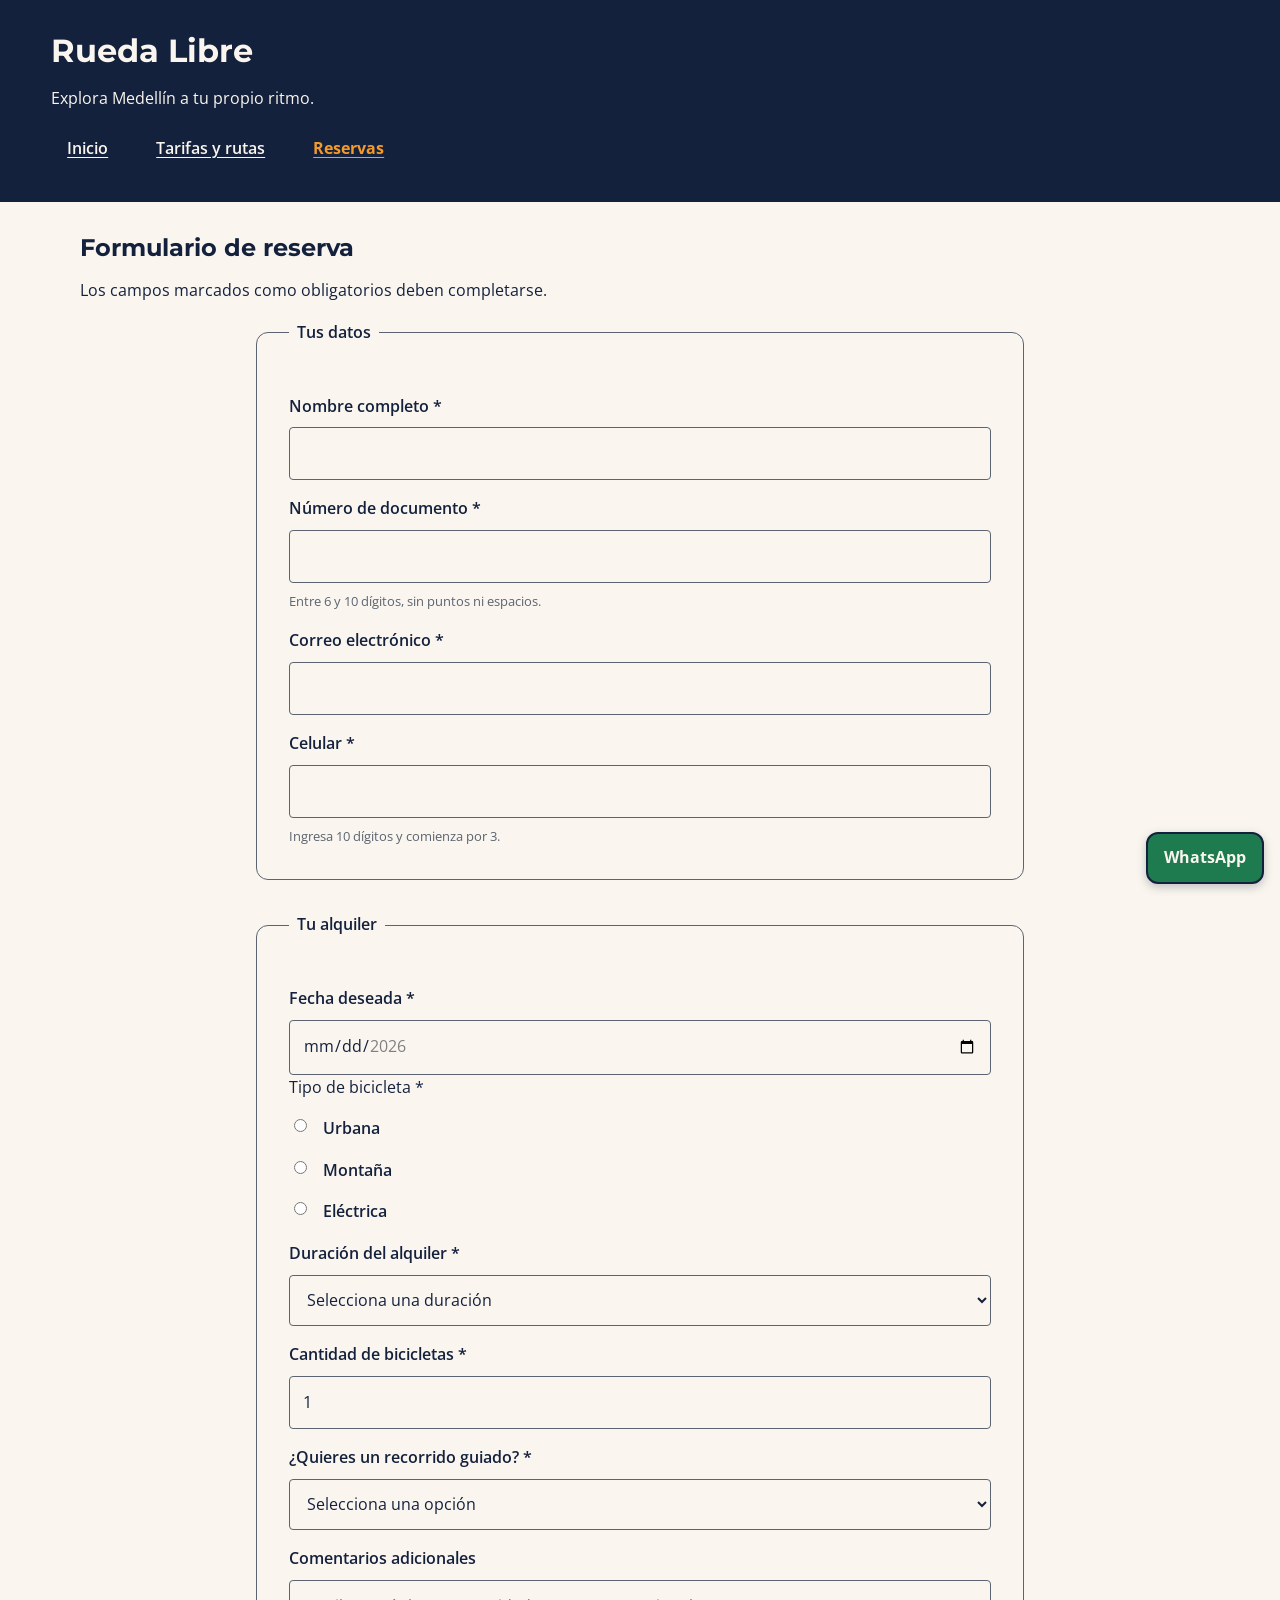
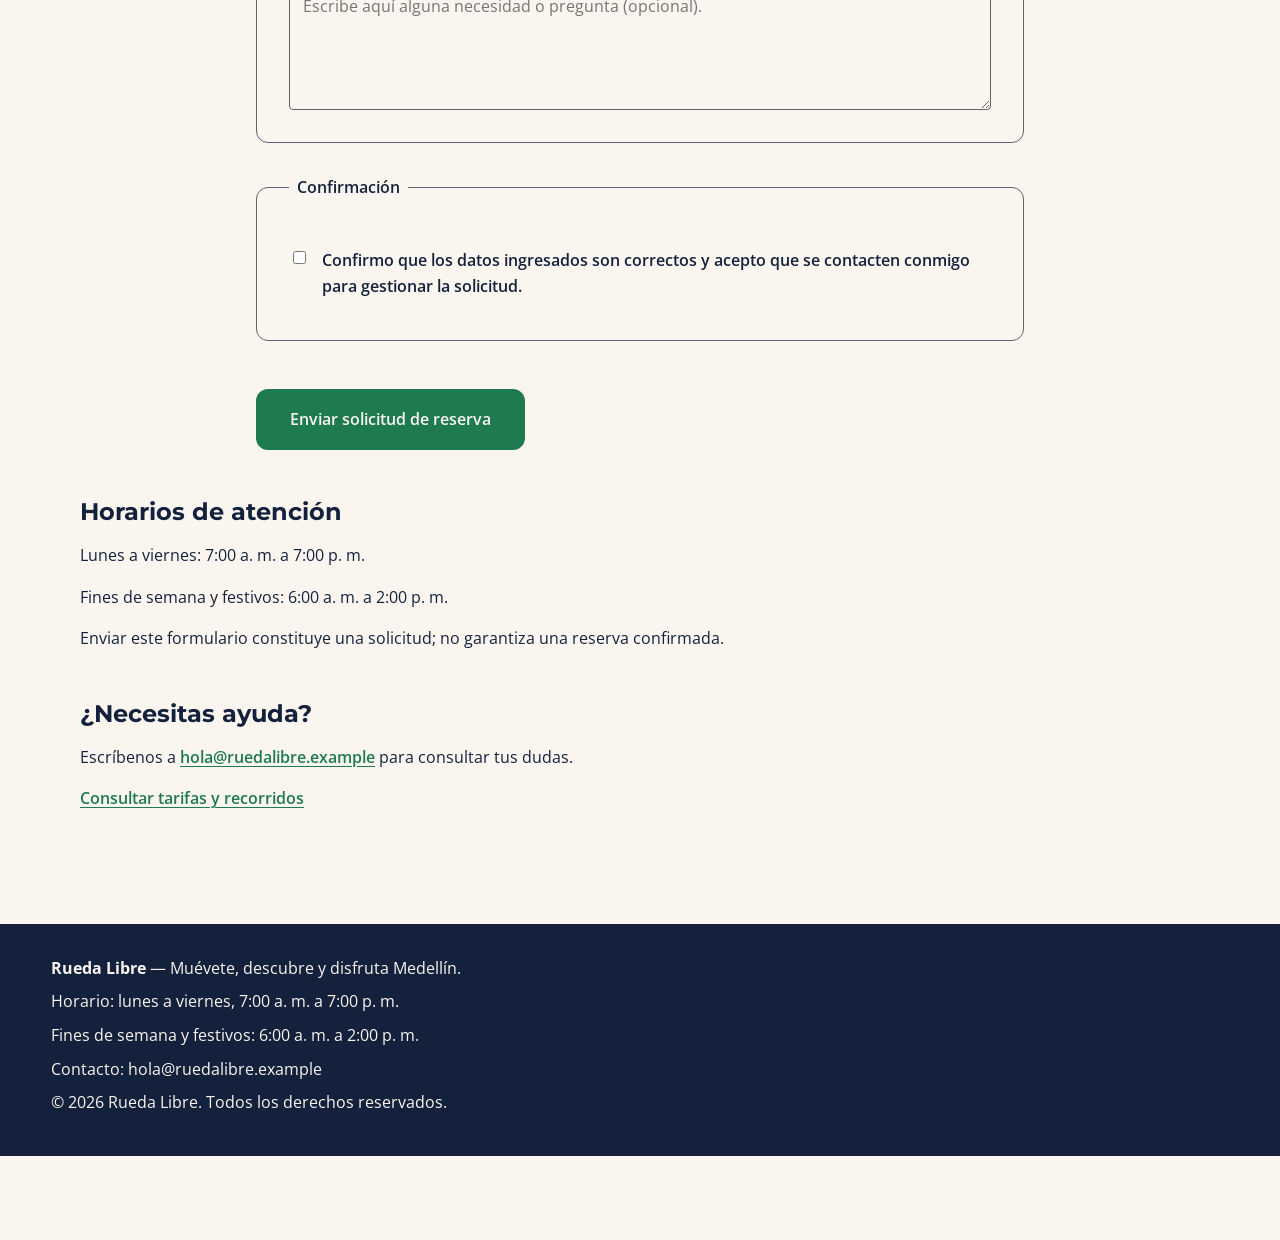
==== paginas/reservas.html @ 97458528 "Rueda Libre v1.0: posicionamiento y revisión final" ====
<!DOCTYPE html>
<html lang="es">
<head>
    <meta charset="UTF-8">
    <meta name="viewport" content="width=device-width, initial-scale=1.0">
    <meta name="description" content="Solicita una reserva de bicicleta con Rueda Libre en Medellín.">
    <title>Reservas | Rueda Libre</title>

    <link rel="preconnect" href="https://fonts.googleapis.com">
    <link rel="preconnect" href="https://fonts.gstatic.com" crossorigin>
    <link href="https://fonts.googleapis.com/css2?family=Montserrat:wght@700&family=Open+Sans:wght@400;600&display=swap" rel="stylesheet">
    <link rel="stylesheet" href="../css/styles.css">
</head>
<body>
    <header>
    <h1>Rueda Libre</h1>
    <p>Explora Medellín a tu propio ritmo.</p>

    <nav aria-label="Navegación principal">
        <ul id="menu">
            <li>
                <a href="../index.html">Inicio</a>
            </li>
            <li>
                <a href="tarifas.html">Tarifas y rutas</a>
            </li>
            <li>
                <a href="reservas.html" class="activo" aria-current="page">
                    Reservas
                </a>
            </li>
        </ul>
    </nav>
</header>

    <main>
        <section id="formulario-reserva">
            <h2>Formulario de reserva</h2>
            <p>Los campos marcados como obligatorios deben completarse.</p>

            <form action="#" method="post">
                <fieldset>
                    <legend>Tus datos</legend>

                    <label for="nombre">Nombre completo *</label>
                    <input type="text" id="nombre" name="nombre"
                           autocomplete="name" minlength="3" required>

                    <label for="documento">Número de documento *</label>
                    <input type="text" id="documento" name="documento"
                           inputmode="numeric" minlength="6" maxlength="10"
                           pattern="[0-9]{6,10}"
                           title="Ingresa entre 6 y 10 dígitos numéricos."
                           aria-describedby="ayuda-documento" required>
                    <small id="ayuda-documento">Entre 6 y 10 dígitos, sin puntos ni espacios.</small>

                    <label for="correo">Correo electrónico *</label>
                    <input type="email" id="correo" name="correo"
                           autocomplete="email" required>

                    <label for="telefono">Celular *</label>
                    <input type="tel" id="telefono" name="telefono"
                           autocomplete="tel" inputmode="numeric"
                           minlength="10" maxlength="10"
                           pattern="3[0-9]{9}"
                           title="Ingresa un celular colombiano de 10 dígitos que comience por 3."
                           aria-describedby="ayuda-telefono" required>
                    <small id="ayuda-telefono">Ingresa 10 dígitos y comienza por 3.</small>
                </fieldset>

                <fieldset>
                    <legend>Tu alquiler</legend>

                    <label for="fecha">Fecha deseada *</label>
                    <input type="date" id="fecha" name="fecha"
                           min="2026-11-01" max="2026-12-31" required>

                    <p>Tipo de bicicleta *</p>
                    <label>
                        <input type="radio" name="tipo_bicicleta" value="urbana" required>
                        Urbana
                    </label>
                    <label>
                        <input type="radio" name="tipo_bicicleta" value="montana">
                        Montaña
                    </label>
                    <label>
                        <input type="radio" name="tipo_bicicleta" value="electrica">
                        Eléctrica
                    </label>

                    <label for="duracion">Duración del alquiler *</label>
                    <select id="duracion" name="duracion" required>
                        <option value="">Selecciona una duración</option>
                        <option value="1_hora">1 hora</option>
                        <option value="medio_dia">Medio día (4 horas)</option>
                        <option value="dia_completo">Día completo</option>
                    </select>

                    <label for="cantidad">Cantidad de bicicletas *</label>
                    <input type="number" id="cantidad" name="cantidad"
                           min="1" max="6" step="1" value="1" required>

                    <label for="recorrido">¿Quieres un recorrido guiado? *</label>
                    <select id="recorrido" name="recorrido" required>
                        <option value="">Selecciona una opción</option>
                        <option value="ninguno">No, solo quiero alquilar</option>
                        <option value="rio_parques">Río y Parques</option>
                        <option value="sabores_barrio">Sabores de Barrio</option>
                        <option value="reto_palmas">Reto Las Palmas</option>
                    </select>

                    <label for="comentarios">Comentarios adicionales</label>
                    <textarea id="comentarios" name="comentarios"
                              rows="4" maxlength="300"
                              placeholder="Escribe aquí alguna necesidad o pregunta (opcional)."></textarea>
                </fieldset>

                <fieldset>
                    <legend>Confirmación</legend>
                    <label>
                        <input type="checkbox" id="aceptar" name="aceptar"
                               value="si" required>
                        Confirmo que los datos ingresados son correctos y acepto
                        que se contacten conmigo para gestionar la solicitud.
                    </label>
                </fieldset>

                <button type="submit">Enviar solicitud de reserva</button>
            </form>
        </section>

        <aside id="horarios">
            <h2>Horarios de atención</h2>
            <p>Lunes a viernes: 7:00 a. m. a 7:00 p. m.</p>
            <p>Fines de semana y festivos: 6:00 a. m. a 2:00 p. m.</p>
            <p>Enviar este formulario constituye una solicitud; no garantiza una reserva confirmada.</p>
        </aside>

        <section id="contacto">
            <h2>¿Necesitas ayuda?</h2>
            <p>
                Escríbenos a
                <a href="mailto:hola@ruedalibre.example">hola@ruedalibre.example</a>
                para consultar tus dudas.
            </p>
            <p><a href="tarifas.html">Consultar tarifas y recorridos</a></p>
        </section>
    </main>

    <footer>
    <p><strong>Rueda Libre</strong> — Muévete, descubre y disfruta Medellín.</p>
    <p>Horario: lunes a viernes, 7:00 a. m. a 7:00 p. m.</p>
    <p>Fines de semana y festivos: 6:00 a. m. a 2:00 p. m.</p>
    <p>Contacto: hola@ruedalibre.example</p>
    <p>&copy; 2026 Rueda Libre. Todos los derechos reservados.</p>
    </footer>

    <a
    class="whatsapp-fijo"
    href="https://wa.me/573117925300"
    target="_blank"
    rel="noopener noreferrer"
    aria-label="Contactar a Rueda Libre por WhatsApp (se abre en otra pestaña)"
>
    WhatsApp
</a>

</body>
</html>
---- css/styles.css ----
/* =========================================================
   RUEDA LIBRE v1.0
   Hoja de estilos principal
   ========================================================= */


/* 1. VARIABLES DE DISEÑO
   ========================================================= */

:root {
    --verde-ruta: #1E7A4F;
    --naranja-pedal: #F39A2B;
    --azul-noche: #14213D;
    --crema: #FAF6EF;
    --gris-asfalto: #5B6470;

    --fuente-titulos: "Montserrat", Arial, sans-serif;
    --fuente-textos: "Open Sans", Arial, sans-serif;

    --espacio-pequeno: 0.5rem;
    --espacio-mediano: 1rem;
    --espacio-grande: 2rem;
    --espacio-extra-grande: 3rem;

    --ancho-contenido: 70rem;
    --ancho-formulario: 48rem;
    --radio-borde: 0.75rem;

    --altura-acceso-whatsapp: 3.25rem;
}


/* 2. REGLAS GENERALES Y MODELO DE CAJA
   ========================================================= */

*,
*::before,
*::after {
    box-sizing: border-box;
}

html {
    scroll-behavior: smooth;
}

body {
    margin: 0;
    font-family: var(--fuente-textos);
    font-weight: 400;
    line-height: 1.6;
    color: var(--azul-noche);
    background-color: var(--crema);
}

h1,
h2,
h3,
h4,
h5,
h6 {
    margin-top: 0;
    font-family: var(--fuente-titulos);
    font-weight: 700;
    line-height: 1.2;
    color: var(--azul-noche);
}

h1 {
    margin-bottom: var(--espacio-mediano);
}

h2 {
    margin-bottom: var(--espacio-mediano);
}

h3 {
    margin-bottom: var(--espacio-mediano);
}

p {
    margin-top: 0;
    margin-bottom: var(--espacio-mediano);
}

img {
    display: block;
    max-width: 100%;
    height: auto;
    border-radius: var(--radio-borde);
}

a {
    color: var(--verde-ruta);
    font-weight: 600;
    text-underline-offset: 0.2em;
}

a:hover {
    text-decoration-thickness: 0.15em;
}

a:focus-visible,
button:focus-visible,
input:focus-visible,
select:focus-visible,
textarea:focus-visible {
    outline: 0.2rem solid var(--azul-noche);
    outline-offset: 0.2rem;
}


/* 3. ENCABEZADO, NAVEGACIÓN Y PIE DE PÁGINA
   ========================================================= */

header,
footer {
    padding: var(--espacio-grande) 4%;
    background-color: var(--azul-noche);
    color: var(--crema);
}

header h1,
header p,
footer h2,
footer h3,
footer p {
    color: var(--crema);
}

header h1 {
    margin-bottom: var(--espacio-mediano);
}

nav {
    margin-top: var(--espacio-mediano);
}

#menu {
    display: flex;
    flex-direction: row;
    flex-wrap: wrap;
    align-items: center;
    gap: var(--espacio-mediano);
    margin: 0;
    padding: 0;
    list-style: none;
}

#menu li {
    display: block;
    margin: 0;
}

#menu a {
    display: inline-block;
    padding: var(--espacio-pequeno) var(--espacio-mediano);
    border-radius: 0.25rem;
    color: var(--crema);
    font-weight: 600;
    text-decoration: underline;
    text-underline-offset: 0.2em;
}

#menu a:hover {
    background-color: var(--verde-ruta);
    color: var(--crema);
}

#menu a.activo {
    background-color: var(--azul-noche);
    color: var(--naranja-pedal);
    font-weight: 700;
}

#menu a.activo:hover {
    background-color: var(--azul-noche);
    color: var(--naranja-pedal);
}

footer {
    margin-top: var(--espacio-grande);
}

footer p {
    margin-bottom: var(--espacio-pequeno);
}


/* 4. CONTENEDOR PRINCIPAL Y SECCIONES
   ========================================================= */

main {
    width: 92%;
    max-width: var(--ancho-contenido);
    margin-right: auto;
    margin-left: auto;
    padding-top: var(--espacio-grande);
    padding-bottom: var(--espacio-grande);
}

section,
aside {
    margin-bottom: var(--espacio-extra-grande);
}


/* 5. PORTADA Y BOTONES
   ========================================================= */

.portada {
    display: flex;
    flex-direction: column;
    justify-content: center;
    min-height: 60vh;
    padding: var(--espacio-extra-grande);
    border-radius: var(--radio-borde);
    background-color: var(--azul-noche);
    color: var(--crema);
}

.portada h2 {
    margin-top: 0;
    color: var(--crema);
}

.portada p {
    max-width: 42rem;
}

.boton-accion {
    display: inline-block;
    padding: 0.9rem 1.5rem;
    border: 2px solid var(--verde-ruta);
    border-radius: var(--radio-borde);
    background-color: var(--verde-ruta);
    color: var(--crema);
    font-weight: 600;
    text-align: center;
    text-decoration: none;
}

.boton-accion:hover {
    border-color: var(--azul-noche);
    background-color: var(--azul-noche);
    color: var(--crema);
    text-decoration: underline;
}


/* 6. TARJETAS DE SERVICIOS Y ETIQUETA NUEVO
   ========================================================= */

#servicios {
    display: grid;
    grid-template-columns: repeat(3, minmax(0, 1fr));
    gap: var(--espacio-grande);
    align-items: stretch;
}

#servicios > h2 {
    grid-column: 1 / -1;
    margin-bottom: 0;
}

#servicios article {
    position: relative;
    min-width: 0;
    margin: 0;
    padding: var(--espacio-mediano);
    border: 1px solid var(--gris-asfalto);
    border-radius: var(--radio-borde);
    background-color: var(--crema);
    overflow-wrap: anywhere;
}

#servicios article img {
    width: 100%;
    max-width: 100%;
    height: auto;
    margin-bottom: var(--espacio-mediano);
}

/* La tarjeta eléctrica debe llevar la clase "servicio-electrico". */
.servicio-electrico {
    position: relative;
}

/* La etiqueta se ubica sobre la tarjeta sin ocupar espacio en el flujo. */
.etiqueta-nuevo {
    position: absolute;
    top: var(--espacio-mediano);
    right: var(--espacio-mediano);
    z-index: 2;
    padding: var(--espacio-pequeno) var(--espacio-mediano);
    border: 2px solid var(--azul-noche);
    border-radius: 0.25rem;
    background-color: var(--naranja-pedal);
    color: var(--azul-noche);
    font-size: 0.875rem;
    font-weight: 700;
    line-height: 1.2;
}


/* 7. LISTAS Y TABLAS DE TARIFAS
   ========================================================= */

ul,
ol {
    padding-left: 1.5rem;
}

li {
    margin-bottom: var(--espacio-pequeno);
}

table {
    width: 100%;
    margin-top: var(--espacio-mediano);
    margin-bottom: var(--espacio-grande);
    border-collapse: collapse;
    background-color: var(--crema);
}

caption {
    padding: var(--espacio-mediano);
    color: var(--azul-noche);
    font-weight: 600;
    text-align: left;
}

th,
td {
    padding: var(--espacio-mediano);
    border: 1px solid var(--gris-asfalto);
    text-align: left;
    vertical-align: top;
}

th {
    background-color: var(--azul-noche);
    color: var(--crema);
    font-weight: 600;
}

tbody tr:hover {
    outline: 0.1rem solid var(--verde-ruta);
    outline-offset: -0.1rem;
}


/* 8. FORMULARIO DE RESERVAS
   ========================================================= */

form {
    width: 100%;
    max-width: var(--ancho-formulario);
    margin-right: auto;
    margin-left: auto;
}

fieldset {
    min-width: 0;
    margin: 0 0 var(--espacio-grande);
    padding: var(--espacio-grande);
    border: 1px solid var(--gris-asfalto);
    border-radius: var(--radio-borde);
}

legend {
    padding: 0 var(--espacio-pequeno);
    color: var(--azul-noche);
    font-weight: 600;
}

label {
    display: block;
    margin-top: var(--espacio-mediano);
    margin-bottom: var(--espacio-pequeno);
    color: var(--azul-noche);
    font-weight: 600;
}

input,
select,
textarea {
    display: block;
    width: 100%;
    max-width: 100%;
    padding: 0.8rem;
    border: 1px solid var(--gris-asfalto);
    border-radius: 0.25rem;
    background-color: var(--crema);
    color: var(--azul-noche);
    font: inherit;
}

input:hover,
select:hover,
textarea:hover {
    border-color: var(--verde-ruta);
}

input:focus-visible,
select:focus-visible,
textarea:focus-visible {
    border-color: var(--verde-ruta);
}

input[type="radio"],
input[type="checkbox"] {
    display: inline-block;
    width: auto;
    margin-right: var(--espacio-pequeno);
    accent-color: var(--verde-ruta);
}

label:has(input[type="radio"]),
label:has(input[type="checkbox"]) {
    display: flex;
    align-items: flex-start;
    gap: var(--espacio-pequeno);
}

button,
input[type="submit"] {
    display: inline-block;
    width: auto;
    max-width: 100%;
    margin-top: var(--espacio-mediano);
    padding: var(--espacio-mediano) var(--espacio-grande);
    border: 2px solid var(--verde-ruta);
    border-radius: var(--radio-borde);
    background-color: var(--verde-ruta);
    color: var(--crema);
    font: inherit;
    font-weight: 600;
    cursor: pointer;
}

button:hover,
input[type="submit"]:hover {
    border-color: var(--azul-noche);
    background-color: var(--azul-noche);
    color: var(--crema);
}

small {
    display: block;
    margin-top: var(--espacio-pequeno);
    color: var(--gris-asfalto);
}


/* 9. ACCESO FIJO A WHATSAPP
   ========================================================= */

.whatsapp-fijo {
    position: fixed;
    right: var(--espacio-mediano);
    bottom: var(--espacio-mediano);
    z-index: 1000;

    display: inline-flex;
    align-items: center;
    justify-content: center;
    min-height: var(--altura-acceso-whatsapp);
    padding: var(--espacio-pequeno) var(--espacio-mediano);

    border: 2px solid var(--azul-noche);
    border-radius: var(--radio-borde);
    background-color: var(--verde-ruta);
    color: var(--crema);

    font-weight: 700;
    text-align: center;
    text-decoration: none;
    box-shadow: 0 0.2rem 0.6rem rgb(20 33 61 / 25%);
}

.whatsapp-fijo:hover {
    border-color: var(--azul-noche);
    background-color: var(--azul-noche);
    color: var(--crema);
    text-decoration: underline;
}

.whatsapp-fijo:focus-visible {
    outline: 0.2rem solid var(--azul-noche);
    outline-offset: 0.2rem;
}

/* Espacio extra para que WhatsApp no cubra el contenido del final. */
body {
    padding-bottom: calc(
        var(--altura-acceso-whatsapp) + var(--espacio-grande)
    );
}


/* 10. DISEÑO RESPONSIVE
   ========================================================= */

@media (max-width: 55rem) {
    #servicios {
        grid-template-columns: repeat(2, minmax(0, 1fr));
    }

    table {
        display: block;
        max-width: 100%;
        overflow-x: auto;
    }
}

@media (max-width: 38rem) {
    header,
    footer {
        padding: var(--espacio-mediano);
    }

    main {
        width: 92%;
        padding-top: var(--espacio-mediano);
        padding-bottom: var(--espacio-mediano);
    }

    #servicios {
        grid-template-columns: minmax(0, 1fr);
        gap: var(--espacio-mediano);
    }

    .portada {
        min-height: 50vh;
        padding: var(--espacio-mediano);
    }

    #menu {
        gap: var(--espacio-pequeno);
    }

    #menu a {
        display: inline-block;
    }

    fieldset {
        padding: var(--espacio-mediano);
    }

    .whatsapp-fijo {
        right: var(--espacio-pequeno);
        bottom: var(--espacio-pequeno);
    }
}
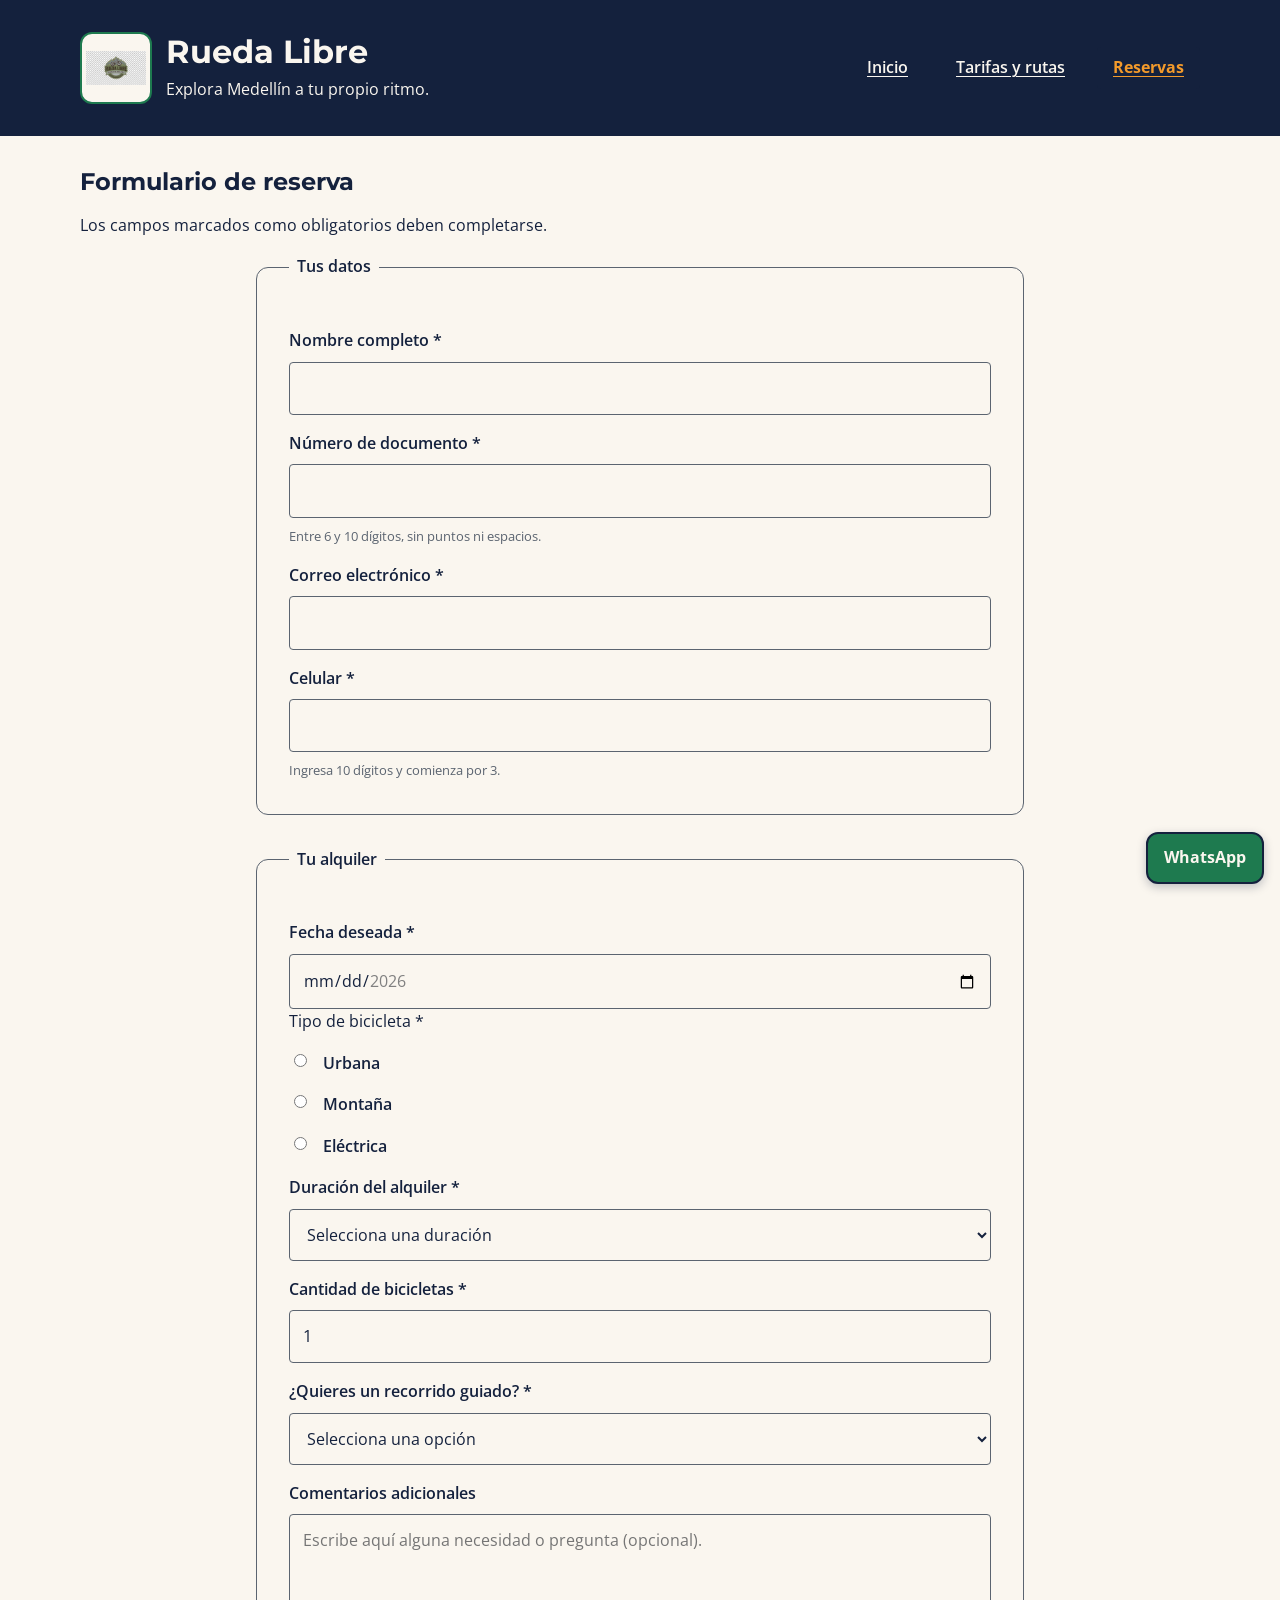
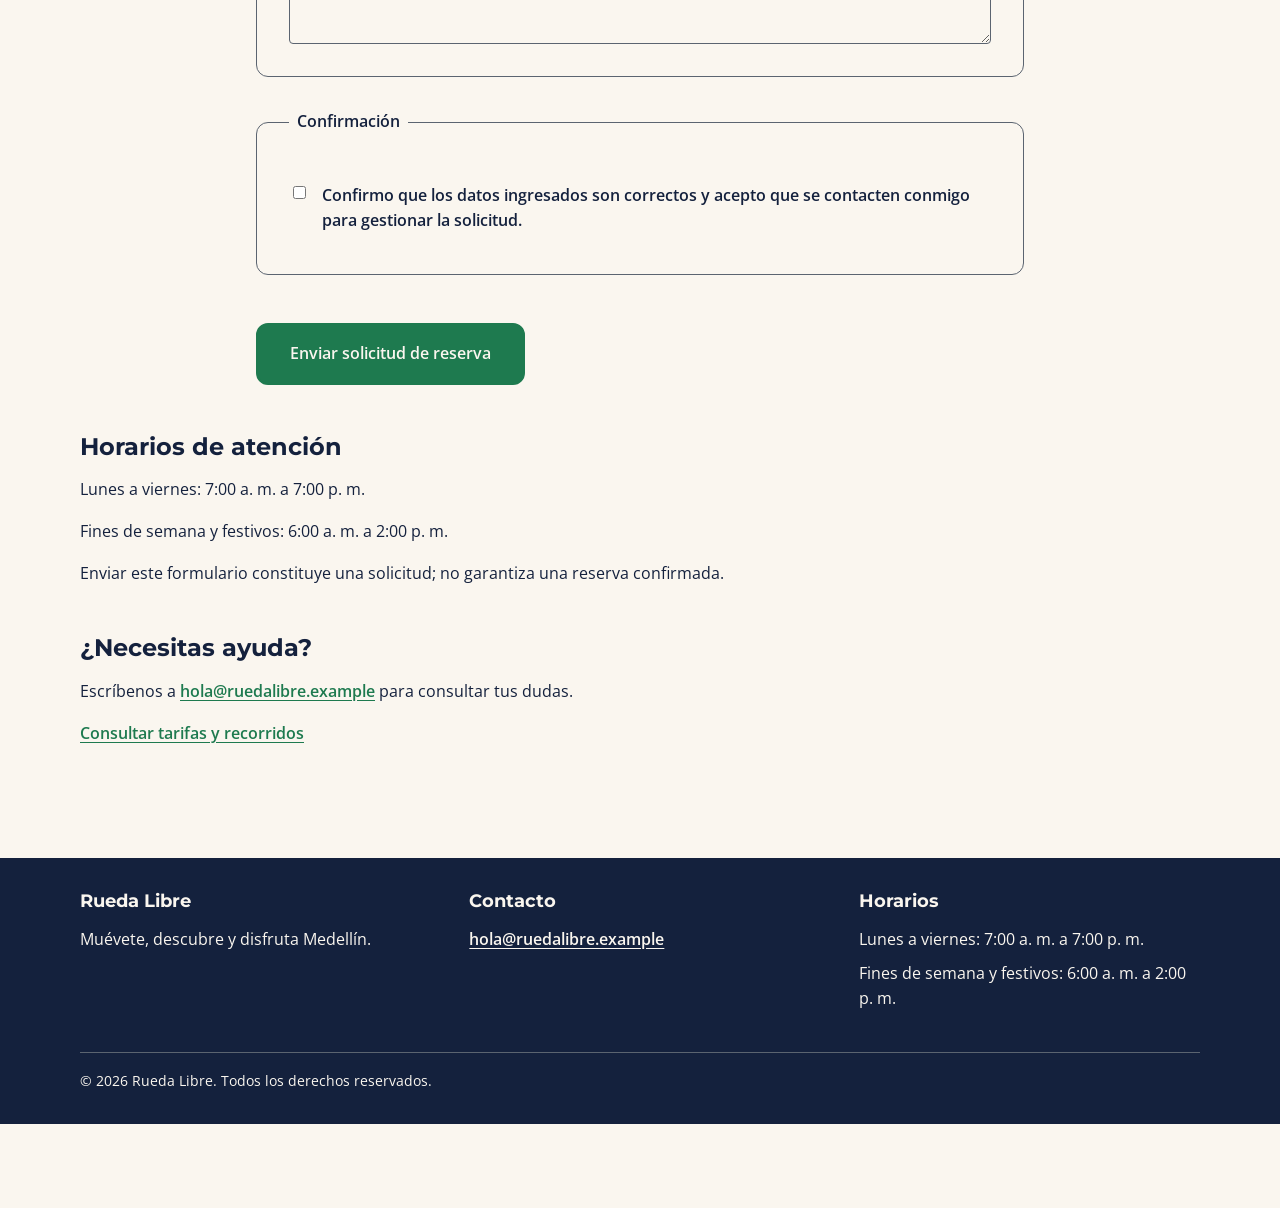
==== commit 4173f8d3: "Completa MiniReto de Flexbox" ====
--- a/paginas/reservas.html
+++ b/paginas/reservas.html
@@ -12,25 +12,26 @@
     <link rel="stylesheet" href="../css/styles.css">
 </head>
 <body>
-    <header>
-    <h1>Rueda Libre</h1>
-    <p>Explora Medellín a tu propio ritmo.</p>
+   <header>
+    <div class="contenedor-encabezado">
+        <div class="encabezado-marca">
+            <a class="enlace-logo" href="../index.html" aria-label="Rueda Libre - Inicio">
+                <img class="logo-sitio" src="../img/logo.jpg" alt="Logo de Rueda Libre">
+            </a>
+            <div class="texto-marca">
+                <h1>Rueda Libre</h1>
+                <p>Explora Medellín a tu propio ritmo.</p>
+            </div>
+        </div>
 
-    <nav aria-label="Navegación principal">
-        <ul id="menu">
-            <li>
-                <a href="../index.html">Inicio</a>
-            </li>
-            <li>
-                <a href="tarifas.html">Tarifas y rutas</a>
-            </li>
-            <li>
-                <a href="reservas.html" class="activo" aria-current="page">
-                    Reservas
-                </a>
-            </li>
-        </ul>
-    </nav>
+        <nav aria-label="Navegación principal">
+            <ul id="menu">
+                <li><a href="../index.html">Inicio</a></li>
+                <li><a href="tarifas.html">Tarifas y rutas</a></li>
+                <li><a href="reservas.html" class="activo" aria-current="page">Reservas</a></li>
+            </ul>
+        </nav>
+    </div>
 </header>
 
     <main>
@@ -149,16 +150,29 @@
     </main>
 
     <footer>
-    <p><strong>Rueda Libre</strong> — Muévete, descubre y disfruta Medellín.</p>
-    <p>Horario: lunes a viernes, 7:00 a. m. a 7:00 p. m.</p>
-    <p>Fines de semana y festivos: 6:00 a. m. a 2:00 p. m.</p>
-    <p>Contacto: hola@ruedalibre.example</p>
-    <p>&copy; 2026 Rueda Libre. Todos los derechos reservados.</p>
+        <div class="pie-contenido">
+            <section class="pie-marca" aria-label="Información de Rueda Libre">
+                <h2>Rueda Libre</h2>
+                <p>Muévete, descubre y disfruta Medellín.</p>
+            </section>
+
+            <section class="pie-contacto" aria-label="Contacto">
+                <h2>Contacto</h2>
+                <p><a href="mailto:hola@ruedalibre.example">hola@ruedalibre.example</a></p>
+            </section>
+
+            <section class="pie-horarios" aria-label="Horarios de atención">
+                <h2>Horarios</h2>
+                <p>Lunes a viernes: 7:00 a. m. a 7:00 p. m.</p>
+                <p>Fines de semana y festivos: 6:00 a. m. a 2:00 p. m.</p>
+            </section>
+        </div>
+        <p class="pie-copyright">&copy; 2026 Rueda Libre. Todos los derechos reservados.</p>
     </footer>
 
     <a
     class="whatsapp-fijo"
-    href="https://wa.me/573117925300"
+    href="https://wa.me/573000000000"
     target="_blank"
     rel="noopener noreferrer"
     aria-label="Contactar a Rueda Libre por WhatsApp (se abre en otra pestaña)"
--- a/css/styles.css
+++ b/css/styles.css
@@ -1,5 +1,5 @@
 /* =========================================================
-   RUEDA LIBRE v1.0
+   RUEDA LIBRE
    Hoja de estilos principal
    ========================================================= */
 
@@ -45,9 +45,14 @@
 
 body {
     margin: 0;
+    padding-bottom: calc(
+        var(--altura-acceso-whatsapp) + var(--espacio-grande)
+    );
+
     font-family: var(--fuente-textos);
     font-weight: 400;
     line-height: 1.6;
+
     color: var(--azul-noche);
     background-color: var(--crema);
 }
@@ -109,27 +114,76 @@
 }
 
 
-/* 3. ENCABEZADO, NAVEGACIÓN Y PIE DE PÁGINA
-   ========================================================= */
-
-header,
-footer {
+/* 3. ENCABEZADO Y LOGO
+   ========================================================= */
+
+header {
     padding: var(--espacio-grande) 4%;
     background-color: var(--azul-noche);
     color: var(--crema);
 }
 
 header h1,
-header p,
-footer h2,
-footer h3,
-footer p {
+header p {
     color: var(--crema);
 }
 
 header h1 {
+    margin-bottom: 0.35rem;
+}
+
+.encabezado-marca {
+    display: flex;
+    align-items: center;
+    gap: 0.85rem;
     margin-bottom: var(--espacio-mediano);
 }
+
+.enlace-logo {
+    display: inline-flex;
+    flex-shrink: 0;
+    align-items: center;
+    justify-content: center;
+
+    width: 4.5rem;
+    height: 4.5rem;
+    padding: 0.25rem;
+
+    border: 2px solid var(--verde-ruta);
+    border-radius: var(--radio-borde);
+    background-color: var(--crema);
+
+    text-decoration: none;
+}
+
+.logo-sitio {
+    display: block;
+    width: 100%;
+    height: 100%;
+    object-fit: contain;
+    border-radius: 0;
+}
+
+.texto-marca {
+    min-width: 0;
+}
+
+.texto-marca h1 {
+    margin: 0 0 0.35rem;
+}
+
+.texto-marca p {
+    margin: 0;
+}
+
+.enlace-logo:focus-visible {
+    outline: 0.2rem solid var(--naranja-pedal);
+    outline-offset: 0.2rem;
+}
+
+
+/* 4. NAVEGACIÓN
+   ========================================================= */
 
 nav {
     margin-top: var(--espacio-mediano);
@@ -141,6 +195,7 @@
     flex-wrap: wrap;
     align-items: center;
     gap: var(--espacio-mediano);
+
     margin: 0;
     padding: 0;
     list-style: none;
@@ -154,7 +209,9 @@
 #menu a {
     display: inline-block;
     padding: var(--espacio-pequeno) var(--espacio-mediano);
+
     border-radius: 0.25rem;
+
     color: var(--crema);
     font-weight: 600;
     text-decoration: underline;
@@ -177,23 +234,17 @@
     color: var(--naranja-pedal);
 }
 
-footer {
-    margin-top: var(--espacio-grande);
-}
-
-footer p {
-    margin-bottom: var(--espacio-pequeno);
-}
-
-
-/* 4. CONTENEDOR PRINCIPAL Y SECCIONES
+
+/* 5. CONTENEDOR PRINCIPAL Y SECCIONES
    ========================================================= */
 
 main {
     width: 92%;
     max-width: var(--ancho-contenido);
+
     margin-right: auto;
     margin-left: auto;
+
     padding-top: var(--espacio-grande);
     padding-bottom: var(--espacio-grande);
 }
@@ -204,15 +255,17 @@
 }
 
 
-/* 5. PORTADA Y BOTONES
+/* 6. PORTADA Y BOTONES
    ========================================================= */
 
 .portada {
     display: flex;
     flex-direction: column;
     justify-content: center;
+
     min-height: 60vh;
     padding: var(--espacio-extra-grande);
+
     border-radius: var(--radio-borde);
     background-color: var(--azul-noche);
     color: var(--crema);
@@ -229,11 +282,15 @@
 
 .boton-accion {
     display: inline-block;
+
     padding: 0.9rem 1.5rem;
+
     border: 2px solid var(--verde-ruta);
     border-radius: var(--radio-borde);
+
     background-color: var(--verde-ruta);
     color: var(--crema);
+
     font-weight: 600;
     text-align: center;
     text-decoration: none;
@@ -247,7 +304,7 @@
 }
 
 
-/* 6. TARJETAS DE SERVICIOS Y ETIQUETA NUEVO
+/* 7. TARJETAS DE SERVICIOS Y ETIQUETA NUEVO
    ========================================================= */
 
 #servicios {
@@ -263,14 +320,20 @@
 }
 
 #servicios article {
+    #servicios article {
     position: relative;
+    align-self: start;
+
     min-width: 0;
     margin: 0;
     padding: var(--espacio-mediano);
+
     border: 1px solid var(--gris-asfalto);
     border-radius: var(--radio-borde);
+
     background-color: var(--crema);
     overflow-wrap: anywhere;
+}
 }
 
 #servicios article img {
@@ -280,29 +343,31 @@
     margin-bottom: var(--espacio-mediano);
 }
 
-/* La tarjeta eléctrica debe llevar la clase "servicio-electrico". */
 .servicio-electrico {
     position: relative;
 }
 
-/* La etiqueta se ubica sobre la tarjeta sin ocupar espacio en el flujo. */
 .etiqueta-nuevo {
     position: absolute;
     top: var(--espacio-mediano);
     right: var(--espacio-mediano);
     z-index: 2;
+
     padding: var(--espacio-pequeno) var(--espacio-mediano);
+
     border: 2px solid var(--azul-noche);
     border-radius: 0.25rem;
+
     background-color: var(--naranja-pedal);
     color: var(--azul-noche);
+
     font-size: 0.875rem;
     font-weight: 700;
     line-height: 1.2;
 }
 
 
-/* 7. LISTAS Y TABLAS DE TARIFAS
+/* 8. LISTAS Y TABLAS
    ========================================================= */
 
 ul,
@@ -318,6 +383,7 @@
     width: 100%;
     margin-top: var(--espacio-mediano);
     margin-bottom: var(--espacio-grande);
+
     border-collapse: collapse;
     background-color: var(--crema);
 }
@@ -333,6 +399,7 @@
 td {
     padding: var(--espacio-mediano);
     border: 1px solid var(--gris-asfalto);
+
     text-align: left;
     vertical-align: top;
 }
@@ -349,20 +416,23 @@
 }
 
 
-/* 8. FORMULARIO DE RESERVAS
+/* 9. FORMULARIO DE RESERVAS
    ========================================================= */
 
 form {
     width: 100%;
     max-width: var(--ancho-formulario);
+
     margin-right: auto;
     margin-left: auto;
 }
 
 fieldset {
     min-width: 0;
+
     margin: 0 0 var(--espacio-grande);
     padding: var(--espacio-grande);
+
     border: 1px solid var(--gris-asfalto);
     border-radius: var(--radio-borde);
 }
@@ -375,8 +445,10 @@
 
 label {
     display: block;
+
     margin-top: var(--espacio-mediano);
     margin-bottom: var(--espacio-pequeno);
+
     color: var(--azul-noche);
     font-weight: 600;
 }
@@ -387,11 +459,15 @@
     display: block;
     width: 100%;
     max-width: 100%;
+
     padding: 0.8rem;
+
     border: 1px solid var(--gris-asfalto);
     border-radius: 0.25rem;
+
     background-color: var(--crema);
     color: var(--azul-noche);
+
     font: inherit;
 }
 
@@ -427,12 +503,16 @@
     display: inline-block;
     width: auto;
     max-width: 100%;
+
     margin-top: var(--espacio-mediano);
     padding: var(--espacio-mediano) var(--espacio-grande);
+
     border: 2px solid var(--verde-ruta);
     border-radius: var(--radio-borde);
+
     background-color: var(--verde-ruta);
     color: var(--crema);
+
     font: inherit;
     font-weight: 600;
     cursor: pointer;
@@ -452,7 +532,29 @@
 }
 
 
-/* 9. ACCESO FIJO A WHATSAPP
+/* 10. PIE DE PÁGINA
+   ========================================================= */
+
+footer {
+    margin-top: var(--espacio-grande);
+    padding: var(--espacio-grande) 4%;
+
+    background-color: var(--azul-noche);
+    color: var(--crema);
+}
+
+footer h2,
+footer h3,
+footer p {
+    color: var(--crema);
+}
+
+footer p {
+    margin-bottom: var(--espacio-pequeno);
+}
+
+
+/* 11. ACCESO FIJO A WHATSAPP
    ========================================================= */
 
 .whatsapp-fijo {
@@ -464,17 +566,20 @@
     display: inline-flex;
     align-items: center;
     justify-content: center;
+
     min-height: var(--altura-acceso-whatsapp);
     padding: var(--espacio-pequeno) var(--espacio-mediano);
 
     border: 2px solid var(--azul-noche);
     border-radius: var(--radio-borde);
+
     background-color: var(--verde-ruta);
     color: var(--crema);
 
     font-weight: 700;
     text-align: center;
     text-decoration: none;
+
     box-shadow: 0 0.2rem 0.6rem rgb(20 33 61 / 25%);
 }
 
@@ -490,15 +595,8 @@
     outline-offset: 0.2rem;
 }
 
-/* Espacio extra para que WhatsApp no cubra el contenido del final. */
-body {
-    padding-bottom: calc(
-        var(--altura-acceso-whatsapp) + var(--espacio-grande)
-    );
-}
-
-
-/* 10. DISEÑO RESPONSIVE
+
+/* 12. DISEÑO ADAPTABLE A TABLETAS
    ========================================================= */
 
 @media (max-width: 55rem) {
@@ -513,12 +611,34 @@
     }
 }
 
+
+/* 13. DISEÑO ADAPTABLE A CELULARES
+   ========================================================= */
+
 @media (max-width: 38rem) {
     header,
     footer {
         padding: var(--espacio-mediano);
     }
 
+    .encabezado-marca {
+        gap: 0.65rem;
+    }
+
+    .enlace-logo {
+        width: 3.5rem;
+        height: 3.5rem;
+        padding: 0.2rem;
+    }
+
+    .texto-marca h1 {
+        font-size: 1.4rem;
+    }
+
+    .texto-marca p {
+        font-size: 0.85rem;
+    }
+
     main {
         width: 92%;
         padding-top: var(--espacio-mediano);
@@ -539,10 +659,6 @@
         gap: var(--espacio-pequeno);
     }
 
-    #menu a {
-        display: inline-block;
-    }
-
     fieldset {
         padding: var(--espacio-mediano);
     }
@@ -551,4 +667,140 @@
         right: var(--espacio-pequeno);
         bottom: var(--espacio-pequeno);
     }
-}+}
+
+/* =========================================================
+   MINIRETO: FLEXBOX EN ENCABEZADO, MENÚ Y PIE DE PÁGINA
+   ========================================================= */
+
+/* Encabezado: marca a la izquierda y navegación a la derecha. */
+.contenedor-encabezado {
+    display: flex;
+    align-items: center;
+    justify-content: space-between;
+    gap: var(--espacio-grande);
+    max-width: var(--ancho-contenido);
+    margin: 0 auto;
+}
+
+.encabezado-marca {
+    display: flex;
+    align-items: center;
+    gap: 0.85rem;
+    margin-bottom: 0;
+    min-width: 0;
+}
+
+header nav {
+    margin-top: 0;
+    flex: 0 1 auto;
+}
+
+#menu {
+    display: flex;
+    flex-direction: row;
+    flex-wrap: wrap;
+    align-items: center;
+    justify-content: flex-end;
+    gap: var(--espacio-mediano);
+    margin: 0;
+    padding: 0;
+    list-style: none;
+}
+
+#menu li {
+    margin: 0;
+}
+
+/* Pie de página: tres bloques alineados arriba y repartidos en la fila. */
+footer {
+    margin-top: var(--espacio-grande);
+}
+
+.pie-contenido {
+    display: flex;
+    align-items: flex-start;
+    justify-content: space-between;
+    gap: var(--espacio-extra-grande);
+    max-width: var(--ancho-contenido);
+    margin: 0 auto;
+}
+
+.pie-contenido section {
+    flex: 1 1 0;
+    min-width: 0;
+    margin: 0;
+}
+
+.pie-contenido h2 {
+    margin-bottom: var(--espacio-mediano);
+    font-size: 1.1rem;
+}
+
+footer .pie-copyright {
+    max-width: var(--ancho-contenido);
+    margin: var(--espacio-grande) auto 0;
+    padding-top: var(--espacio-mediano);
+    border-top: 1px solid var(--gris-asfalto);
+    font-size: 0.9rem;
+}
+
+footer a {
+    color: var(--crema);
+}
+
+/* En pantallas medianas, el encabezado puede ocupar dos filas si hace falta. */
+@media (max-width: 55rem) {
+    .contenedor-encabezado {
+        align-items: flex-start;
+        gap: var(--espacio-mediano);
+    }
+
+    #menu {
+        gap: var(--espacio-pequeno);
+    }
+
+    .pie-contenido {
+        gap: var(--espacio-mediano);
+    }
+}
+
+/* En móviles, los bloques se apilan para evitar que el contenido se apriete. */
+@media (max-width: 38rem) {
+    .contenedor-encabezado {
+        flex-direction: column;
+        align-items: stretch;
+        gap: var(--espacio-mediano);
+    }
+
+    .encabezado-marca {
+        margin-bottom: 0;
+    }
+
+    header nav {
+        width: 100%;
+    }
+
+    #menu {
+        justify-content: flex-start;
+        gap: var(--espacio-pequeno);
+    }
+
+    #menu a {
+        padding: 0.45rem 0.6rem;
+    }
+
+    .pie-contenido {
+        flex-direction: column;
+        gap: var(--espacio-mediano);
+    }
+
+    .pie-contenido section {
+        flex: 1 1 auto;
+        width: 100%;
+    }
+
+    footer .pie-copyright {
+        margin-top: var(--espacio-mediano);
+    }
+}
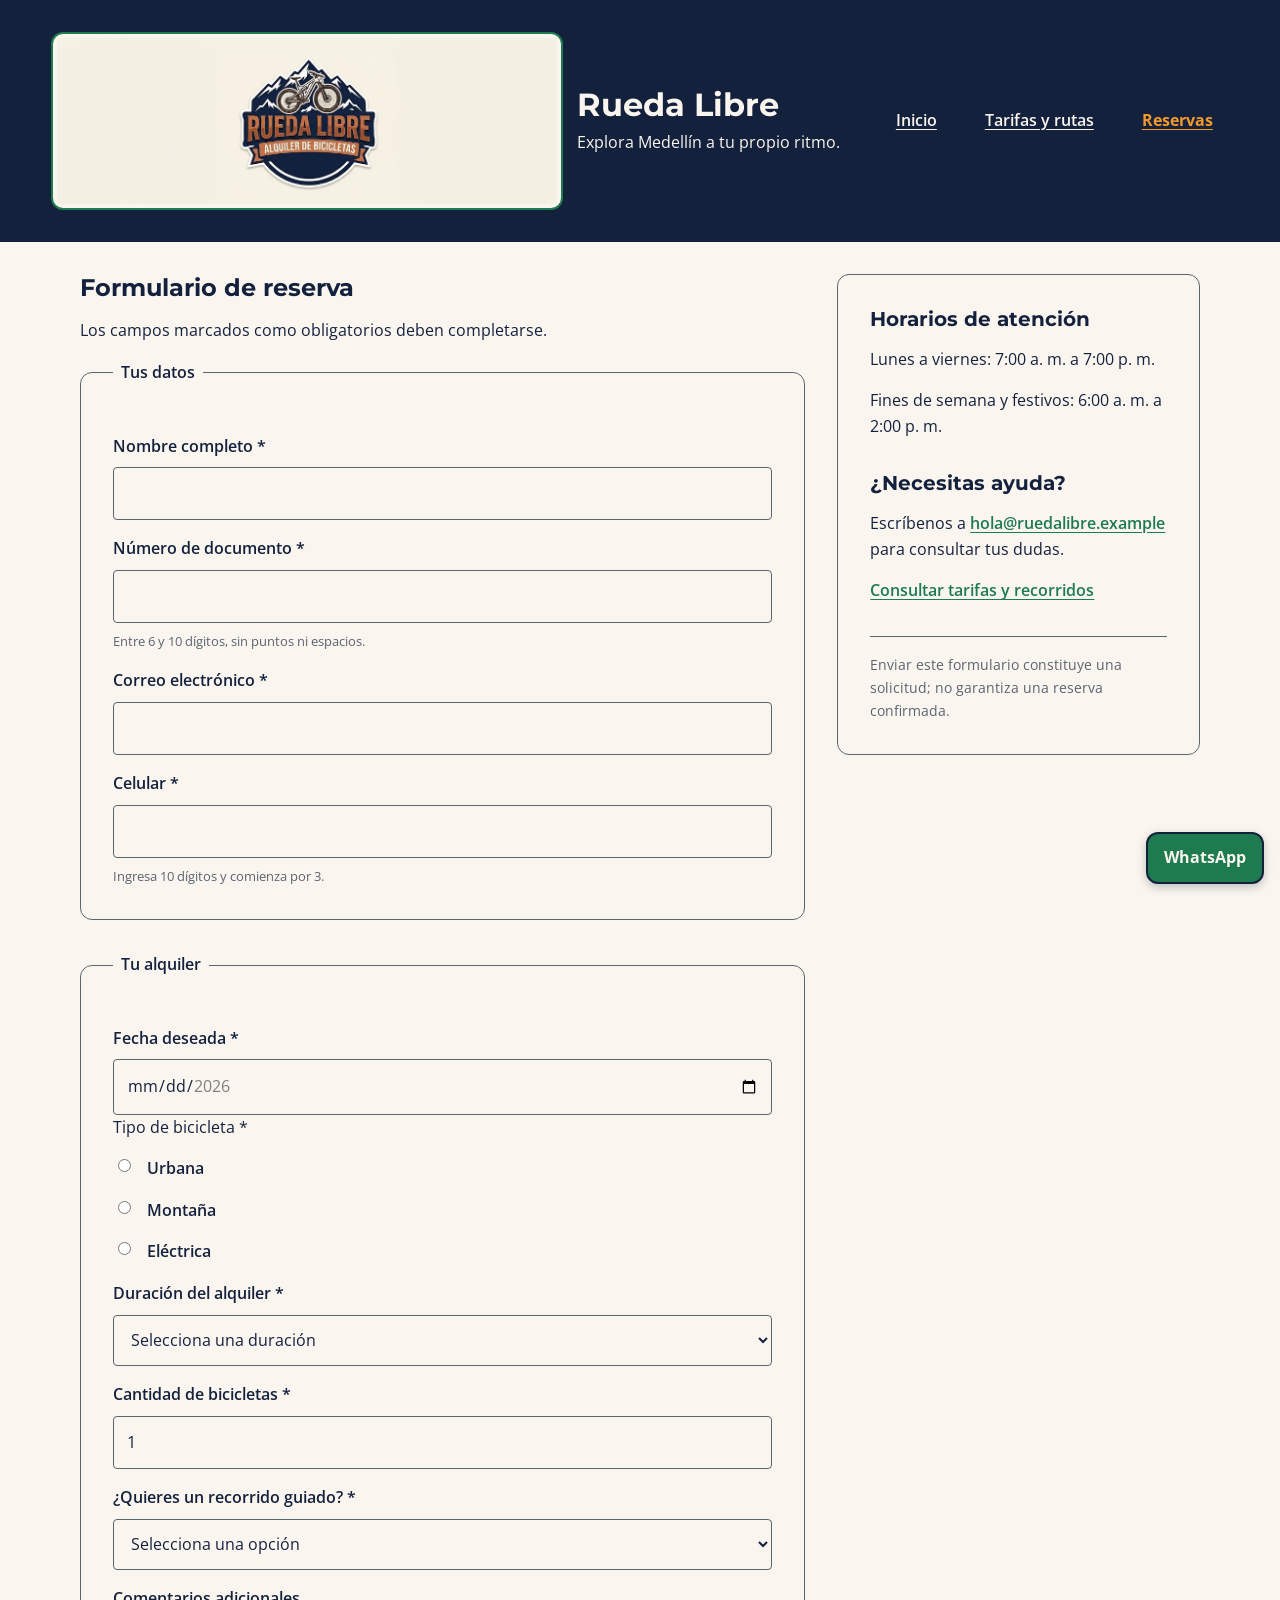
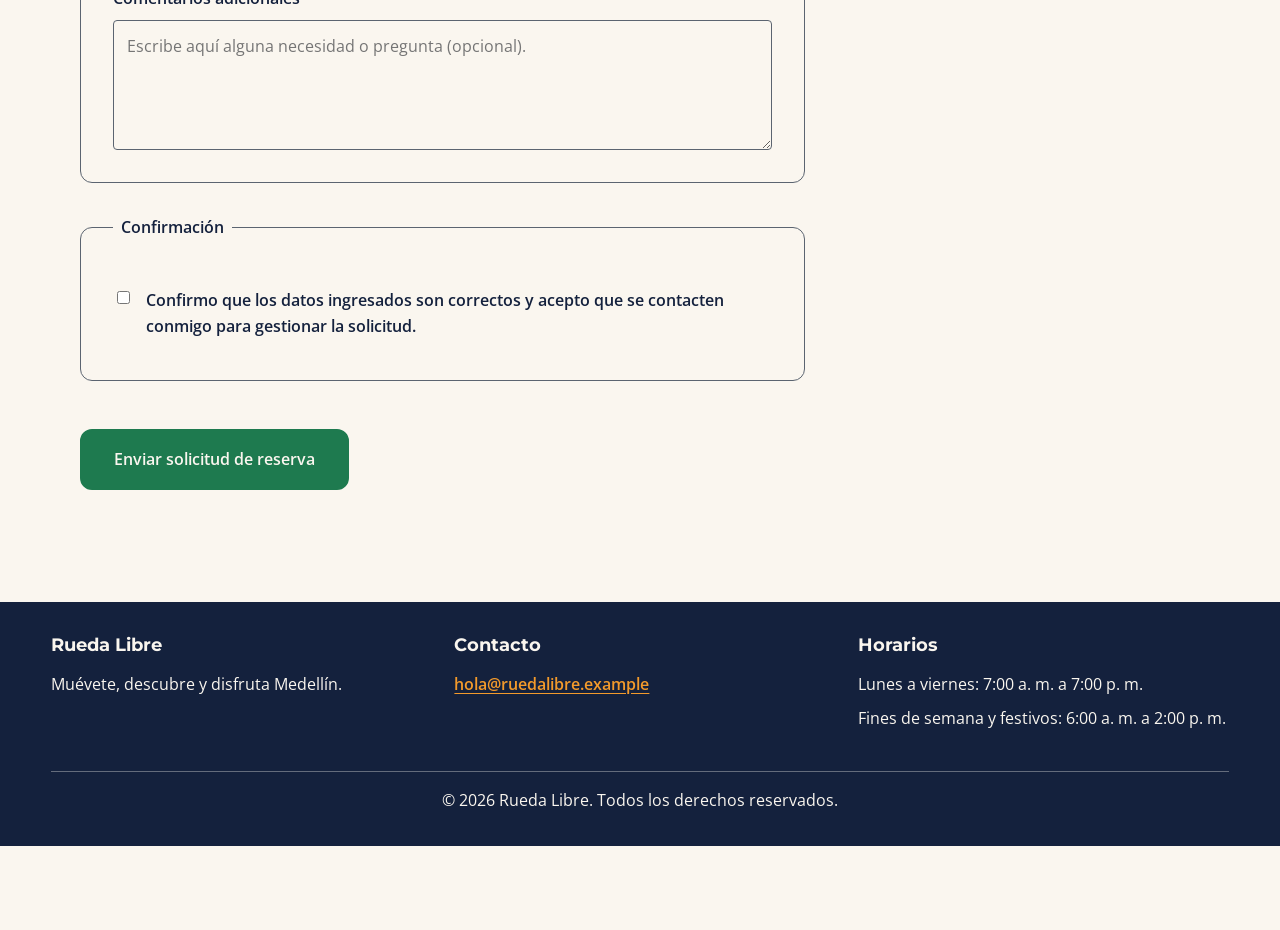
==== commit 5d2f97aa: "Construye layout de inicio y reservas con Grid y Flexbox" ====
--- a/paginas/reservas.html
+++ b/paginas/reservas.html
@@ -35,6 +35,7 @@
 </header>
 
     <main>
+        <div class="layout-reservas">
         <section id="formulario-reserva">
             <h2>Formulario de reserva</h2>
             <p>Los campos marcados como obligatorios deben completarse.</p>
@@ -131,22 +132,29 @@
             </form>
         </section>
 
-        <aside id="horarios">
-            <h2>Horarios de atención</h2>
-            <p>Lunes a viernes: 7:00 a. m. a 7:00 p. m.</p>
-            <p>Fines de semana y festivos: 6:00 a. m. a 2:00 p. m.</p>
-            <p>Enviar este formulario constituye una solicitud; no garantiza una reserva confirmada.</p>
+        <aside class="informacion-reservas">
+            <section id="horarios">
+                <h2>Horarios de atención</h2>
+                <p>Lunes a viernes: 7:00 a. m. a 7:00 p. m.</p>
+                <p>Fines de semana y festivos: 6:00 a. m. a 2:00 p. m.</p>
+            </section>
+
+            <section id="contacto">
+                <h2>¿Necesitas ayuda?</h2>
+                <p>
+                    Escríbenos a
+                    <a href="mailto:hola@ruedalibre.example">hola@ruedalibre.example</a>
+                    para consultar tus dudas.
+                </p>
+                <p><a href="tarifas.html">Consultar tarifas y recorridos</a></p>
+            </section>
+
+            <p class="aviso-reserva">
+                Enviar este formulario constituye una solicitud; no garantiza
+                una reserva confirmada.
+            </p>
         </aside>
-
-        <section id="contacto">
-            <h2>¿Necesitas ayuda?</h2>
-            <p>
-                Escríbenos a
-                <a href="mailto:hola@ruedalibre.example">hola@ruedalibre.example</a>
-                para consultar tus dudas.
-            </p>
-            <p><a href="tarifas.html">Consultar tarifas y recorridos</a></p>
-        </section>
+        </div>
     </main>
 
     <footer>
--- a/css/styles.css
+++ b/css/styles.css
@@ -145,8 +145,9 @@
     align-items: center;
     justify-content: center;
 
-    width: 4.5rem;
-    height: 4.5rem;
+    
+    width: 32rem;       
+    height: auto;      
     padding: 0.25rem;
 
     border: 2px solid var(--verde-ruta);
@@ -159,7 +160,7 @@
 .logo-sitio {
     display: block;
     width: 100%;
-    height: 100%;
+    height: auto;       
     object-fit: contain;
     border-radius: 0;
 }
@@ -320,26 +321,30 @@
 }
 
 #servicios article {
-    #servicios article {
     position: relative;
-    align-self: start;
-
+    display: flex;             /* <- Agregado para controlar los elementos internos */
+    flex-direction: column;    /* <- Apila los elementos verticalmente */
     min-width: 0;
     margin: 0;
     padding: var(--espacio-mediano);
-
     border: 1px solid var(--gris-asfalto);
     border-radius: var(--radio-borde);
-
     background-color: var(--crema);
     overflow-wrap: anywhere;
 }
-}
-
+
+/* Opcional: Para que todas las imágenes tengan la misma proporción visual */
 #servicios article img {
     width: 100%;
+    height: 180px;             /* <- Puedes fijar una altura uniforme (ajusta a tu gusto) */
+    object-fit: cover;         /* <- Evita que la imagen se deforme */
     max-width: 100%;
-    height: auto;
+    margin-bottom: var(--espacio-mediano);
+}
+
+/* Hace que el párrafo de descripción ocupe el espacio flexible y empuje el botón hacia abajo */
+#servicios article p {
+    flex-grow: 1;              /* <- Empuja el botón al fondo para que todos queden alineados */
     margin-bottom: var(--espacio-mediano);
 }
 
@@ -670,137 +675,291 @@
 }
 
 /* =========================================================
-   MINIRETO: FLEXBOX EN ENCABEZADO, MENÚ Y PIE DE PÁGINA
-   ========================================================= */
-
-/* Encabezado: marca a la izquierda y navegación a la derecha. */
+   14. NUESTRA FLOTA: CUADRICULA CON CSS GRID Y TARJETAS FLEX
+   ========================================================= */
+
+/* Grid calcula automáticamente cuántas columnas caben.
+   Cada tarjeta tendrá como mínimo 15rem y podrá crecer con 1fr. */
+#flota .flota-grid {
+    display: grid;
+    grid-template-columns: repeat(auto-fit, minmax(15rem, 1fr));
+    gap: var(--espacio-grande);
+    align-items: stretch;
+}
+
+/* La tarjeta usa Flexbox en columna para ordenar sus elementos. */
+.tarjeta-bicicleta {
+    display: flex;
+    flex-direction: column;
+    justify-content: space-between;
+
+    height: 100%;
+    min-width: 0;
+    margin: 0;
+    padding: var(--espacio-mediano);
+
+    border: 1px solid var(--gris-asfalto);
+    border-radius: var(--radio-borde);
+
+    background-color: var(--crema);
+    overflow: hidden;
+}
+
+/* Todas las fotos mantienen una proporción visual uniforme. */
+.tarjeta-bicicleta > img {
+    width: 100%;
+    aspect-ratio: 16 / 10;
+    object-fit: cover;
+    margin-bottom: var(--espacio-mediano);
+}
+
+/* El contenido interno también se organiza en columna. */
+.contenido-tarjeta {
+    display: flex;
+    flex-direction: column;
+    flex-grow: 1;
+    justify-content: space-between;
+}
+
+.contenido-tarjeta h3 {
+    margin-bottom: var(--espacio-pequeno);
+}
+
+.contenido-tarjeta p {
+    margin-bottom: var(--espacio-mediano);
+}
+
+.precio {
+    color: var(--verde-ruta);
+    font-size: 1.2rem;
+    font-weight: 700;
+}
+
+.precio span {
+    color: var(--gris-asfalto);
+    font-size: 0.85rem;
+    font-weight: 400;
+}
+
+.enlace-reservar {
+    display: inline-block;
+    align-self: flex-start;
+    margin-top: auto;
+    padding: 0.7rem 1.2rem;
+
+    border: 2px solid var(--verde-ruta);
+    border-radius: var(--radio-borde);
+
+    background-color: var(--verde-ruta);
+    color: var(--crema);
+
+    font-weight: 600;
+    text-decoration: none;
+    text-align: center;
+}
+
+.enlace-reservar:hover {
+    border-color: var(--azul-noche);
+    background-color: var(--azul-noche);
+    color: var(--crema);
+}
+
+.introduccion-flota {
+    max-width: 45rem;
+}
+
+
+/* =========================================================
+   15. RETO 3 SEMANA 2: LAYOUT CON GRID Y FLEXBOX
+   ========================================================= */
+
+/* Encabezado: Flexbox alinea marca y menú en una dimensión. */
 .contenedor-encabezado {
     display: flex;
     align-items: center;
     justify-content: space-between;
     gap: var(--espacio-grande);
-    max-width: var(--ancho-contenido);
-    margin: 0 auto;
-}
-
+}
 .encabezado-marca {
-    display: flex;
-    align-items: center;
-    gap: 0.85rem;
     margin-bottom: 0;
     min-width: 0;
 }
-
-header nav {
+.contenedor-encabezado nav {
     margin-top: 0;
-    flex: 0 1 auto;
-}
-
-#menu {
-    display: flex;
-    flex-direction: row;
-    flex-wrap: wrap;
+}
+
+/* Portada: Grid distribuye texto e imagen en dos columnas. */
+.portada {
+    display: grid;
+    grid-template-columns: 1.1fr 0.9fr;
     align-items: center;
-    justify-content: flex-end;
+    gap: var(--espacio-grande);
+}
+.portada-texto {
+    display: flex;
+    flex-direction: column;
+    justify-content: center;
+}
+.portada > img {
+    width: 100%;
+    height: 100%;
+    max-height: 28rem;
+    object-fit: cover;
+}
+
+/* Galería: Grid distribuye las tres tarjetas de rutas. */
+#rutas .rutas-grid {
+    display: grid;
+    grid-template-columns: repeat(3, minmax(0, 1fr));
+    gap: var(--espacio-grande);
+    align-items: stretch;
+}
+.introduccion-rutas {
+    max-width: 45rem;
+}
+.tarjeta-ruta {
+    display: flex;
+    flex-direction: column;
+    min-width: 0;
+    padding: var(--espacio-mediano);
+    border: 1px solid var(--gris-asfalto);
+    border-radius: var(--radio-borde);
+    background-color: var(--crema);
+}
+.tarjeta-ruta > img {
+    width: 100%;
+    aspect-ratio: 16 / 10;
+    object-fit: cover;
+    margin-bottom: var(--espacio-mediano);
+}
+.contenido-ruta {
+    display: flex;
+    flex-direction: column;
+    flex-grow: 1;
+    gap: var(--espacio-pequeno);
+}
+.contenido-ruta h3,
+.contenido-ruta p {
+    margin-bottom: 0;
+}
+
+/* Reservas: Grid crea dos columnas en proporción 2fr y 1fr. */
+.layout-reservas {
+    display: grid;
+    grid-template-columns: 2fr 1fr;
+    align-items: start;
+    gap: var(--espacio-grande);
+}
+#formulario-reserva {
+    min-width: 0;
+}
+#formulario-reserva form {
+    max-width: none;
+    margin: 0;
+}
+.informacion-reservas {
+    min-width: 0;
+    padding: var(--espacio-grande);
+    border: 1px solid var(--gris-asfalto);
+    border-radius: var(--radio-borde);
+    background-color: var(--crema);
+}
+.informacion-reservas section {
+    margin-bottom: var(--espacio-grande);
+}
+.informacion-reservas h2 {
+    font-size: 1.25rem;
+}
+.aviso-reserva {
+    margin-bottom: 0;
+    padding-top: var(--espacio-mediano);
+    border-top: 1px solid var(--gris-asfalto);
+    color: var(--gris-asfalto);
+    font-size: 0.9rem;
+}
+
+/* Documento y celular: Flexbox alinea dos campos en una fila. */
+.fila-campos {
+    display: flex;
+    align-items: flex-start;
     gap: var(--espacio-mediano);
-    margin: 0;
-    padding: 0;
-    list-style: none;
-}
-
-#menu li {
-    margin: 0;
-}
-
-/* Pie de página: tres bloques alineados arriba y repartidos en la fila. */
-footer {
-    margin-top: var(--espacio-grande);
-}
-
+}
+.fila-campos .campo {
+    flex: 1 1 0;
+    min-width: 0;
+}
+.fila-campos label {
+    margin-top: var(--espacio-mediano);
+}
+.fila-campos small {
+    overflow-wrap: anywhere;
+}
+
+/* Pie de página: Flexbox distribuye los tres bloques en una fila. */
 .pie-contenido {
     display: flex;
     align-items: flex-start;
     justify-content: space-between;
-    gap: var(--espacio-extra-grande);
-    max-width: var(--ancho-contenido);
-    margin: 0 auto;
-}
-
+    gap: var(--espacio-grande);
+}
 .pie-contenido section {
     flex: 1 1 0;
     min-width: 0;
-    margin: 0;
-}
-
+    margin-bottom: 0;
+}
 .pie-contenido h2 {
-    margin-bottom: var(--espacio-mediano);
-    font-size: 1.1rem;
-}
-
-footer .pie-copyright {
-    max-width: var(--ancho-contenido);
-    margin: var(--espacio-grande) auto 0;
+    font-size: 1.15rem;
+}
+.pie-contenido a {
+    color: var(--naranja-pedal);
+}
+.pie-copyright {
+    margin-top: var(--espacio-grande);
+    margin-bottom: 0;
     padding-top: var(--espacio-mediano);
-    border-top: 1px solid var(--gris-asfalto);
-    font-size: 0.9rem;
-}
-
-footer a {
-    color: var(--crema);
-}
-
-/* En pantallas medianas, el encabezado puede ocupar dos filas si hace falta. */
+    border-top: 1px solid rgb(250 246 239 / 35%);
+    text-align: center;
+}
+
+/* Ajustes para tabletas. */
 @media (max-width: 55rem) {
     .contenedor-encabezado {
         align-items: flex-start;
-        gap: var(--espacio-mediano);
-    }
-
-    #menu {
-        gap: var(--espacio-pequeno);
-    }
-
-    .pie-contenido {
-        gap: var(--espacio-mediano);
-    }
-}
-
-/* En móviles, los bloques se apilan para evitar que el contenido se apriete. */
+        flex-direction: column;
+    }
+    .portada {
+        grid-template-columns: 1fr 1fr;
+    }
+    #rutas .rutas-grid {
+        grid-template-columns: repeat(2, minmax(0, 1fr));
+    }
+    .layout-reservas {
+        grid-template-columns: 1.5fr 1fr;
+    }
+}
+
+/* Ajustes para celulares. */
 @media (max-width: 38rem) {
-    .contenedor-encabezado {
+    .portada {
+        grid-template-columns: minmax(0, 1fr);
+    }
+    .portada > img {
+        max-height: 18rem;
+    }
+    #rutas .rutas-grid {
+        grid-template-columns: minmax(0, 1fr);
+    }
+    .layout-reservas {
+        grid-template-columns: minmax(0, 1fr);
+    }
+    .fila-campos {
         flex-direction: column;
-        align-items: stretch;
-        gap: var(--espacio-mediano);
-    }
-
-    .encabezado-marca {
-        margin-bottom: 0;
-    }
-
-    header nav {
+    }
+    .fila-campos .campo {
         width: 100%;
     }
-
-    #menu {
-        justify-content: flex-start;
-        gap: var(--espacio-pequeno);
-    }
-
-    #menu a {
-        padding: 0.45rem 0.6rem;
-    }
-
     .pie-contenido {
         flex-direction: column;
         gap: var(--espacio-mediano);
     }
-
-    .pie-contenido section {
-        flex: 1 1 auto;
-        width: 100%;
-    }
-
-    footer .pie-copyright {
-        margin-top: var(--espacio-mediano);
-    }
-}
+}
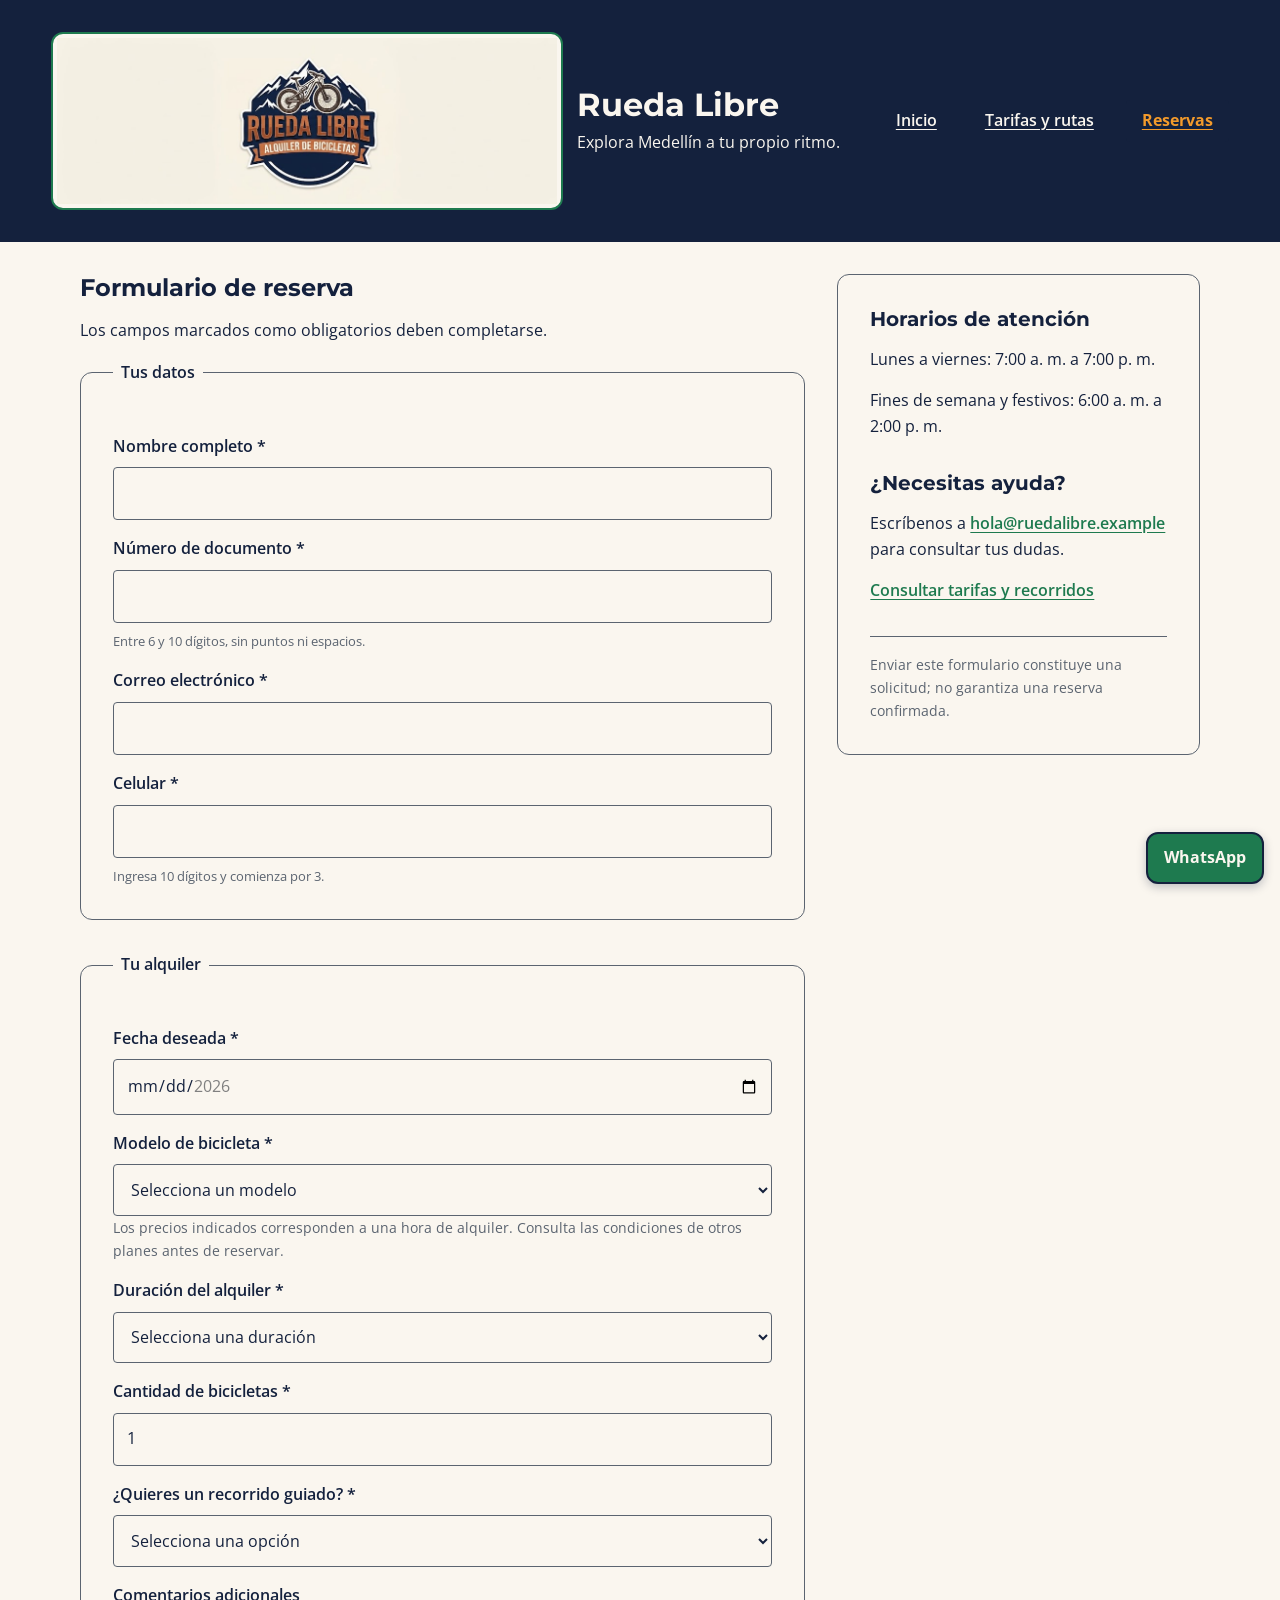
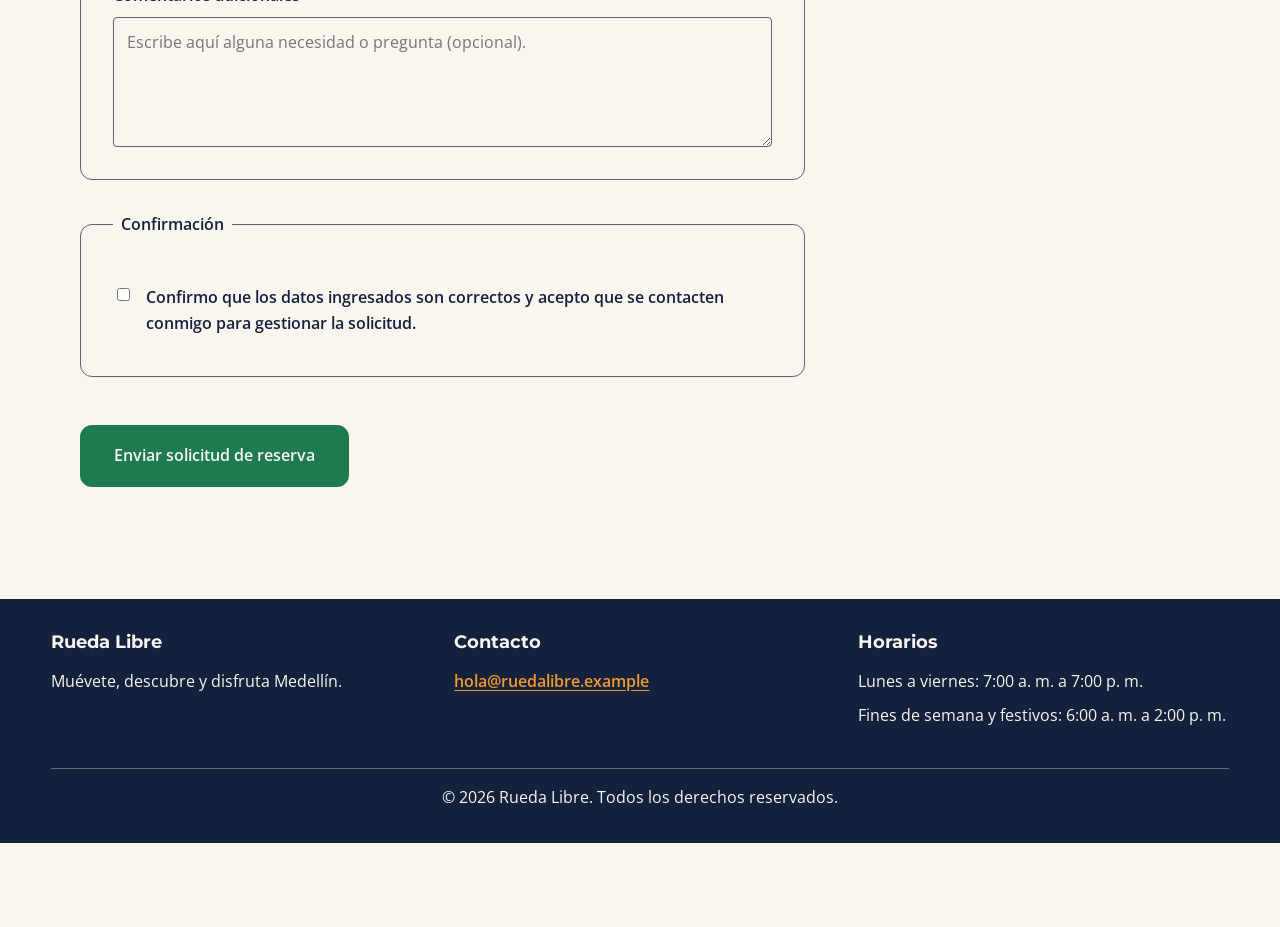
==== commit f9ea0dd4: "Actualiza tarifas de flota y fotos de rutas" ====
--- a/paginas/reservas.html
+++ b/paginas/reservas.html
@@ -77,19 +77,18 @@
                     <input type="date" id="fecha" name="fecha"
                            min="2026-11-01" max="2026-12-31" required>
 
-                    <p>Tipo de bicicleta *</p>
-                    <label>
-                        <input type="radio" name="tipo_bicicleta" value="urbana" required>
-                        Urbana
-                    </label>
-                    <label>
-                        <input type="radio" name="tipo_bicicleta" value="montana">
-                        Montaña
-                    </label>
-                    <label>
-                        <input type="radio" name="tipo_bicicleta" value="electrica">
-                        Eléctrica
-                    </label>
+                    <label for="tipo_bicicleta">Modelo de bicicleta *</label>
+                    <select id="tipo_bicicleta" name="tipo_bicicleta" required>
+                        <option value="">Selecciona un modelo</option>
+                        <option value="urbana_clasica">Urbana Clásica — $10.000 COP / hora</option>
+                        <option value="urbana_plegable">Urbana Plegable — $12.000 COP / hora</option>
+                        <option value="montana_trail">Montaña Trail — $15.000 COP / hora</option>
+                        <option value="gravel_aventura">Gravel Aventura — $18.000 COP / hora</option>
+                        <option value="electrica_urbana">Eléctrica Urbana — $25.000 COP / hora</option>
+                        <option value="infantil">Infantil — $8.000 COP / hora</option>
+                        <option value="tandem">Tándem — $20.000 COP / hora</option>
+                    </select>
+                    <p class="ayuda-campo">Los precios indicados corresponden a una hora de alquiler. Consulta las condiciones de otros planes antes de reservar.</p>
 
                     <label for="duracion">Duración del alquiler *</label>
                     <select id="duracion" name="duracion" required>
--- a/css/styles.css
+++ b/css/styles.css
@@ -963,3 +963,9 @@
         gap: var(--espacio-mediano);
     }
 }
+
+
+/* Tablas adaptables y texto auxiliar de formularios */
+.tabla-contenedor { width: 100%; overflow-x: auto; }
+.tabla-contenedor table { width: 100%; }
+.ayuda-campo { color: var(--gris-asfalto); font-size: 0.9rem; }
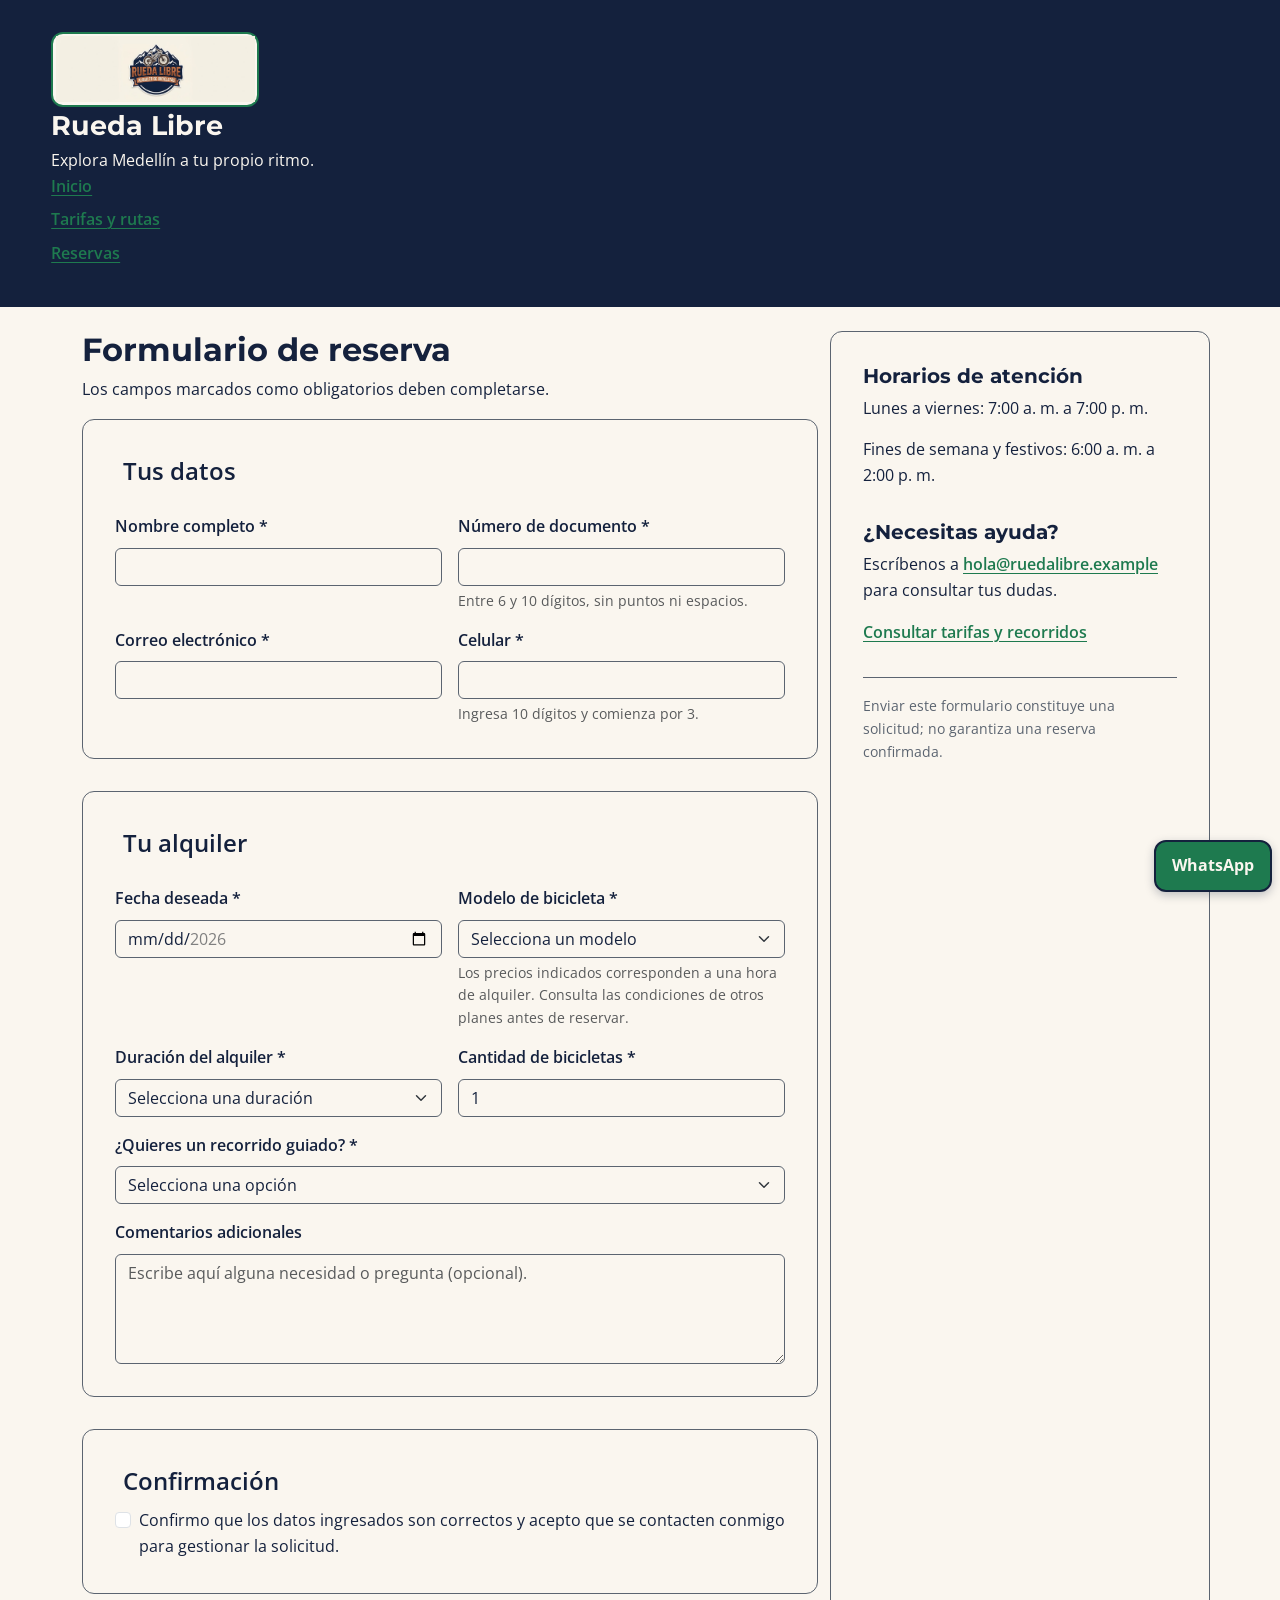
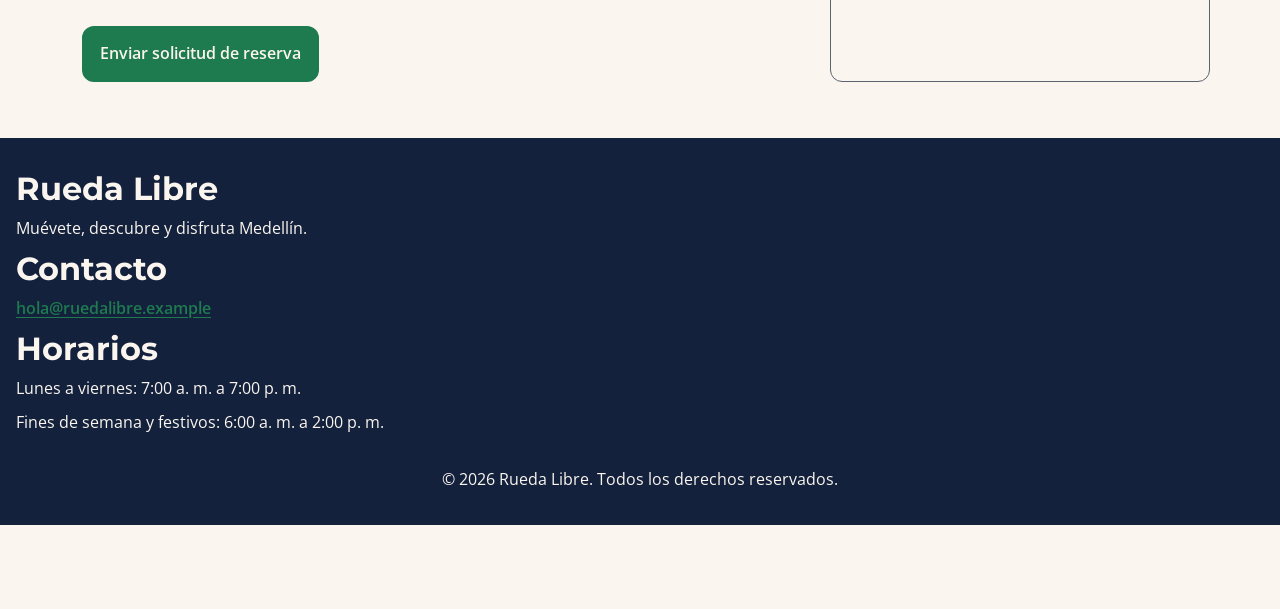
==== commit bc0a1da9: "Reto 8: migracion a Bootstrap 5.3.3" ====
--- a/paginas/reservas.html
+++ b/paginas/reservas.html
@@ -1,163 +1,307 @@
+
 <!DOCTYPE html>
 <html lang="es">
 <head>
     <meta charset="UTF-8">
     <meta name="viewport" content="width=device-width, initial-scale=1.0">
     <meta name="description" content="Solicita una reserva de bicicleta con Rueda Libre en Medellín.">
+
     <title>Reservas | Rueda Libre</title>
 
+    <!-- Fuentes -->
     <link rel="preconnect" href="https://fonts.googleapis.com">
     <link rel="preconnect" href="https://fonts.gstatic.com" crossorigin>
     <link href="https://fonts.googleapis.com/css2?family=Montserrat:wght@700&family=Open+Sans:wght@400;600&display=swap" rel="stylesheet">
+
+    <!-- Bootstrap 5.3.3 -->
+    <link href="https://cdn.jsdelivr.net/npm/bootstrap@5.3.3/dist/css/bootstrap.min.css" rel="stylesheet">
+
+    <!-- CSS propio después de Bootstrap -->
     <link rel="stylesheet" href="../css/styles.css">
 </head>
+
 <body>
-   <header>
-    <div class="contenedor-encabezado">
-        <div class="encabezado-marca">
-            <a class="enlace-logo" href="../index.html" aria-label="Rueda Libre - Inicio">
-                <img class="logo-sitio" src="../img/logo.jpg" alt="Logo de Rueda Libre">
-            </a>
-            <div class="texto-marca">
-                <h1>Rueda Libre</h1>
-                <p>Explora Medellín a tu propio ritmo.</p>
+
+    <header>
+        <div class="contenedor-encabezado">
+            <div class="encabezado-marca">
+                <a class="enlace-logo" href="../index.html" aria-label="Rueda Libre - Inicio">
+                    <img class="logo-sitio" src="../img/logo.jpg" alt="Logo de Rueda Libre">
+                </a>
+
+                <div class="texto-marca">
+                    <h1>Rueda Libre</h1>
+                    <p>Explora Medellín a tu propio ritmo.</p>
+                </div>
             </div>
+
+            <nav aria-label="Navegación principal">
+                <ul id="menu">
+                    <li><a href="../index.html">Inicio</a></li>
+                    <li><a href="tarifas.html">Tarifas y rutas</a></li>
+                    <li>
+                        <a href="reservas.html" class="activo" aria-current="page">
+                            Reservas
+                        </a>
+                    </li>
+                </ul>
+            </nav>
         </div>
-
-        <nav aria-label="Navegación principal">
-            <ul id="menu">
-                <li><a href="../index.html">Inicio</a></li>
-                <li><a href="tarifas.html">Tarifas y rutas</a></li>
-                <li><a href="reservas.html" class="activo" aria-current="page">Reservas</a></li>
-            </ul>
-        </nav>
-    </div>
-</header>
-
-    <main>
-        <div class="layout-reservas">
-        <section id="formulario-reserva">
-            <h2>Formulario de reserva</h2>
-            <p>Los campos marcados como obligatorios deben completarse.</p>
-
-            <form action="#" method="post">
-                <fieldset>
-                    <legend>Tus datos</legend>
-
-                    <label for="nombre">Nombre completo *</label>
-                    <input type="text" id="nombre" name="nombre"
-                           autocomplete="name" minlength="3" required>
-
-                    <label for="documento">Número de documento *</label>
-                    <input type="text" id="documento" name="documento"
-                           inputmode="numeric" minlength="6" maxlength="10"
-                           pattern="[0-9]{6,10}"
-                           title="Ingresa entre 6 y 10 dígitos numéricos."
-                           aria-describedby="ayuda-documento" required>
-                    <small id="ayuda-documento">Entre 6 y 10 dígitos, sin puntos ni espacios.</small>
-
-                    <label for="correo">Correo electrónico *</label>
-                    <input type="email" id="correo" name="correo"
-                           autocomplete="email" required>
-
-                    <label for="telefono">Celular *</label>
-                    <input type="tel" id="telefono" name="telefono"
-                           autocomplete="tel" inputmode="numeric"
-                           minlength="10" maxlength="10"
-                           pattern="3[0-9]{9}"
-                           title="Ingresa un celular colombiano de 10 dígitos que comience por 3."
-                           aria-describedby="ayuda-telefono" required>
-                    <small id="ayuda-telefono">Ingresa 10 dígitos y comienza por 3.</small>
-                </fieldset>
-
-                <fieldset>
-                    <legend>Tu alquiler</legend>
-
-                    <label for="fecha">Fecha deseada *</label>
-                    <input type="date" id="fecha" name="fecha"
-                           min="2026-11-01" max="2026-12-31" required>
-
-                    <label for="tipo_bicicleta">Modelo de bicicleta *</label>
-                    <select id="tipo_bicicleta" name="tipo_bicicleta" required>
-                        <option value="">Selecciona un modelo</option>
-                        <option value="urbana_clasica">Urbana Clásica — $10.000 COP / hora</option>
-                        <option value="urbana_plegable">Urbana Plegable — $12.000 COP / hora</option>
-                        <option value="montana_trail">Montaña Trail — $15.000 COP / hora</option>
-                        <option value="gravel_aventura">Gravel Aventura — $18.000 COP / hora</option>
-                        <option value="electrica_urbana">Eléctrica Urbana — $25.000 COP / hora</option>
-                        <option value="infantil">Infantil — $8.000 COP / hora</option>
-                        <option value="tandem">Tándem — $20.000 COP / hora</option>
-                    </select>
-                    <p class="ayuda-campo">Los precios indicados corresponden a una hora de alquiler. Consulta las condiciones de otros planes antes de reservar.</p>
-
-                    <label for="duracion">Duración del alquiler *</label>
-                    <select id="duracion" name="duracion" required>
-                        <option value="">Selecciona una duración</option>
-                        <option value="1_hora">1 hora</option>
-                        <option value="medio_dia">Medio día (4 horas)</option>
-                        <option value="dia_completo">Día completo</option>
-                    </select>
-
-                    <label for="cantidad">Cantidad de bicicletas *</label>
-                    <input type="number" id="cantidad" name="cantidad"
-                           min="1" max="6" step="1" value="1" required>
-
-                    <label for="recorrido">¿Quieres un recorrido guiado? *</label>
-                    <select id="recorrido" name="recorrido" required>
-                        <option value="">Selecciona una opción</option>
-                        <option value="ninguno">No, solo quiero alquilar</option>
-                        <option value="rio_parques">Río y Parques</option>
-                        <option value="sabores_barrio">Sabores de Barrio</option>
-                        <option value="reto_palmas">Reto Las Palmas</option>
-                    </select>
-
-                    <label for="comentarios">Comentarios adicionales</label>
-                    <textarea id="comentarios" name="comentarios"
-                              rows="4" maxlength="300"
-                              placeholder="Escribe aquí alguna necesidad o pregunta (opcional)."></textarea>
-                </fieldset>
-
-                <fieldset>
-                    <legend>Confirmación</legend>
-                    <label>
-                        <input type="checkbox" id="aceptar" name="aceptar"
-                               value="si" required>
-                        Confirmo que los datos ingresados son correctos y acepto
-                        que se contacten conmigo para gestionar la solicitud.
-                    </label>
-                </fieldset>
-
-                <button type="submit">Enviar solicitud de reserva</button>
-            </form>
-        </section>
-
-        <aside class="informacion-reservas">
-            <section id="horarios">
-                <h2>Horarios de atención</h2>
-                <p>Lunes a viernes: 7:00 a. m. a 7:00 p. m.</p>
-                <p>Fines de semana y festivos: 6:00 a. m. a 2:00 p. m.</p>
+    </header>
+
+    <main class="container py-4">
+
+        <!-- Distribución principal con Bootstrap -->
+        <div class="row g-4">
+
+            <!-- Formulario: 8 columnas desde md -->
+            <section id="formulario-reserva" class="col-12 col-md-8">
+
+                <h2>Formulario de reserva</h2>
+                <p>Los campos marcados como obligatorios deben completarse.</p>
+
+                <form action="#" method="post">
+
+                    <fieldset>
+                        <legend>Tus datos</legend>
+
+                        <div class="row g-3">
+
+                            <div class="col-12 col-md-6">
+                                <label for="nombre" class="form-label">Nombre completo *</label>
+                                <input
+                                    type="text"
+                                    class="form-control"
+                                    id="nombre"
+                                    name="nombre"
+                                    autocomplete="name"
+                                    minlength="3"
+                                    required
+                                >
+                            </div>
+
+                            <div class="col-12 col-md-6">
+                                <label for="documento" class="form-label">Número de documento *</label>
+                                <input
+                                    type="text"
+                                    class="form-control"
+                                    id="documento"
+                                    name="documento"
+                                    inputmode="numeric"
+                                    minlength="6"
+                                    maxlength="10"
+                                    pattern="[0-9]{6,10}"
+                                    title="Ingresa entre 6 y 10 dígitos numéricos."
+                                    aria-describedby="ayuda-documento"
+                                    required
+                                >
+                                <small id="ayuda-documento" class="form-text">
+                                    Entre 6 y 10 dígitos, sin puntos ni espacios.
+                                </small>
+                            </div>
+
+                            <div class="col-12 col-md-6">
+                                <label for="correo" class="form-label">Correo electrónico *</label>
+                                <input
+                                    type="email"
+                                    class="form-control"
+                                    id="correo"
+                                    name="correo"
+                                    autocomplete="email"
+                                    required
+                                >
+                            </div>
+
+                            <div class="col-12 col-md-6">
+                                <label for="telefono" class="form-label">Celular *</label>
+                                <input
+                                    type="tel"
+                                    class="form-control"
+                                    id="telefono"
+                                    name="telefono"
+                                    autocomplete="tel"
+                                    inputmode="numeric"
+                                    minlength="10"
+                                    maxlength="10"
+                                    pattern="3[0-9]{9}"
+                                    title="Ingresa un celular colombiano de 10 dígitos que comience por 3."
+                                    aria-describedby="ayuda-telefono"
+                                    required
+                                >
+                                <small id="ayuda-telefono" class="form-text">
+                                    Ingresa 10 dígitos y comienza por 3.
+                                </small>
+                            </div>
+
+                        </div>
+                    </fieldset>
+
+                    <fieldset>
+                        <legend>Tu alquiler</legend>
+
+                        <div class="row g-3">
+
+                            <div class="col-12 col-md-6">
+                                <label for="fecha" class="form-label">Fecha deseada *</label>
+                                <input
+                                    type="date"
+                                    class="form-control"
+                                    id="fecha"
+                                    name="fecha"
+                                    min="2026-11-01"
+                                    max="2026-12-31"
+                                    required
+                                >
+                            </div>
+
+                            <div class="col-12 col-md-6">
+                                <label for="tipo_bicicleta" class="form-label">Modelo de bicicleta *</label>
+                                <select
+                                    class="form-select"
+                                    id="tipo_bicicleta"
+                                    name="tipo_bicicleta"
+                                    required
+                                >
+                                    <option value="">Selecciona un modelo</option>
+                                    <option value="urbana_clasica">Urbana Clásica — $10.000 COP / hora</option>
+                                    <option value="urbana_plegable">Urbana Plegable — $12.000 COP / hora</option>
+                                    <option value="montana_trail">Montaña Trail — $15.000 COP / hora</option>
+                                    <option value="gravel_aventura">Gravel Aventura — $18.000 COP / hora</option>
+                                    <option value="electrica_urbana">Eléctrica Urbana — $25.000 COP / hora</option>
+                                    <option value="infantil">Infantil — $8.000 COP / hora</option>
+                                    <option value="tandem">Tándem — $20.000 COP / hora</option>
+                                </select>
+
+                                <small class="form-text">
+                                    Los precios indicados corresponden a una hora de alquiler. Consulta las condiciones de otros planes antes de reservar.
+                                </small>
+                            </div>
+
+                            <div class="col-12 col-md-6">
+                                <label for="duracion" class="form-label">Duración del alquiler *</label>
+                                <select
+                                    class="form-select"
+                                    id="duracion"
+                                    name="duracion"
+                                    required
+                                >
+                                    <option value="">Selecciona una duración</option>
+                                    <option value="1_hora">1 hora</option>
+                                    <option value="medio_dia">Medio día (4 horas)</option>
+                                    <option value="dia_completo">Día completo</option>
+                                </select>
+                            </div>
+
+                            <div class="col-12 col-md-6">
+                                <label for="cantidad" class="form-label">Cantidad de bicicletas *</label>
+                                <input
+                                    type="number"
+                                    class="form-control"
+                                    id="cantidad"
+                                    name="cantidad"
+                                    min="1"
+                                    max="6"
+                                    step="1"
+                                    value="1"
+                                    required
+                                >
+                            </div>
+
+                            <div class="col-12">
+                                <label for="recorrido" class="form-label">
+                                    ¿Quieres un recorrido guiado? *
+                                </label>
+                                <select
+                                    class="form-select"
+                                    id="recorrido"
+                                    name="recorrido"
+                                    required
+                                >
+                                    <option value="">Selecciona una opción</option>
+                                    <option value="ninguno">No, solo quiero alquilar</option>
+                                    <option value="rio_parques">Río y Parques</option>
+                                    <option value="sabores_barrio">Sabores de Barrio</option>
+                                    <option value="reto_palmas">Reto Las Palmas</option>
+                                </select>
+                            </div>
+
+                            <div class="col-12">
+                                <label for="comentarios" class="form-label">
+                                    Comentarios adicionales
+                                </label>
+                                <textarea
+                                    class="form-control"
+                                    id="comentarios"
+                                    name="comentarios"
+                                    rows="4"
+                                    maxlength="300"
+                                    placeholder="Escribe aquí alguna necesidad o pregunta (opcional)."
+                                ></textarea>
+                            </div>
+
+                        </div>
+                    </fieldset>
+
+                    <fieldset>
+                        <legend>Confirmación</legend>
+
+                        <div class="form-check">
+                            <input
+                                class="form-check-input"
+                                type="checkbox"
+                                id="aceptar"
+                                name="aceptar"
+                                value="si"
+                                required
+                            >
+                            <label class="form-check-label" for="aceptar">
+                                Confirmo que los datos ingresados son correctos y acepto
+                                que se contacten conmigo para gestionar la solicitud.
+                            </label>
+                        </div>
+                    </fieldset>
+
+                    <button type="submit" class="boton-accion">
+                        Enviar solicitud de reserva
+                    </button>
+
+                </form>
             </section>
 
-            <section id="contacto">
-                <h2>¿Necesitas ayuda?</h2>
-                <p>
-                    Escríbenos a
-                    <a href="mailto:hola@ruedalibre.example">hola@ruedalibre.example</a>
-                    para consultar tus dudas.
+            <!-- Información: 4 columnas desde md -->
+            <aside class="informacion-reservas col-12 col-md-4">
+
+                <section id="horarios">
+                    <h2>Horarios de atención</h2>
+                    <p>Lunes a viernes: 7:00 a. m. a 7:00 p. m.</p>
+                    <p>Fines de semana y festivos: 6:00 a. m. a 2:00 p. m.</p>
+                </section>
+
+                <section id="contacto">
+                    <h2>¿Necesitas ayuda?</h2>
+                    <p>
+                        Escríbenos a
+                        <a href="mailto:hola@ruedalibre.example">hola@ruedalibre.example</a>
+                        para consultar tus dudas.
+                    </p>
+                    <p>
+                        <a href="tarifas.html">Consultar tarifas y recorridos</a>
+                    </p>
+                </section>
+
+                <p class="aviso-reserva">
+                    Enviar este formulario constituye una solicitud; no garantiza
+                    una reserva confirmada.
                 </p>
-                <p><a href="tarifas.html">Consultar tarifas y recorridos</a></p>
-            </section>
-
-            <p class="aviso-reserva">
-                Enviar este formulario constituye una solicitud; no garantiza
-                una reserva confirmada.
-            </p>
-        </aside>
+
+            </aside>
+
         </div>
     </main>
 
     <footer>
         <div class="pie-contenido">
+
             <section class="pie-marca" aria-label="Información de Rueda Libre">
                 <h2>Rueda Libre</h2>
                 <p>Muévete, descubre y disfruta Medellín.</p>
@@ -165,7 +309,9 @@
 
             <section class="pie-contacto" aria-label="Contacto">
                 <h2>Contacto</h2>
-                <p><a href="mailto:hola@ruedalibre.example">hola@ruedalibre.example</a></p>
+                <p>
+                    <a href="mailto:hola@ruedalibre.example">hola@ruedalibre.example</a>
+                </p>
             </section>
 
             <section class="pie-horarios" aria-label="Horarios de atención">
@@ -173,19 +319,23 @@
                 <p>Lunes a viernes: 7:00 a. m. a 7:00 p. m.</p>
                 <p>Fines de semana y festivos: 6:00 a. m. a 2:00 p. m.</p>
             </section>
+
         </div>
-        <p class="pie-copyright">&copy; 2026 Rueda Libre. Todos los derechos reservados.</p>
+
+        <p class="pie-copyright">
+            &copy; 2026 Rueda Libre. Todos los derechos reservados.
+        </p>
     </footer>
 
     <a
-    class="whatsapp-fijo"
-    href="https://wa.me/573000000000"
-    target="_blank"
-    rel="noopener noreferrer"
-    aria-label="Contactar a Rueda Libre por WhatsApp (se abre en otra pestaña)"
->
-    WhatsApp
-</a>
+        class="whatsapp-fijo"
+        href="https://wa.me/573117925300"
+        target="_blank"
+        rel="noopener noreferrer"
+        aria-label="Contactar a Rueda Libre por WhatsApp (se abre en otra pestaña)"
+    >
+        WhatsApp
+    </a>
 
 </body>
-</html>+</html>
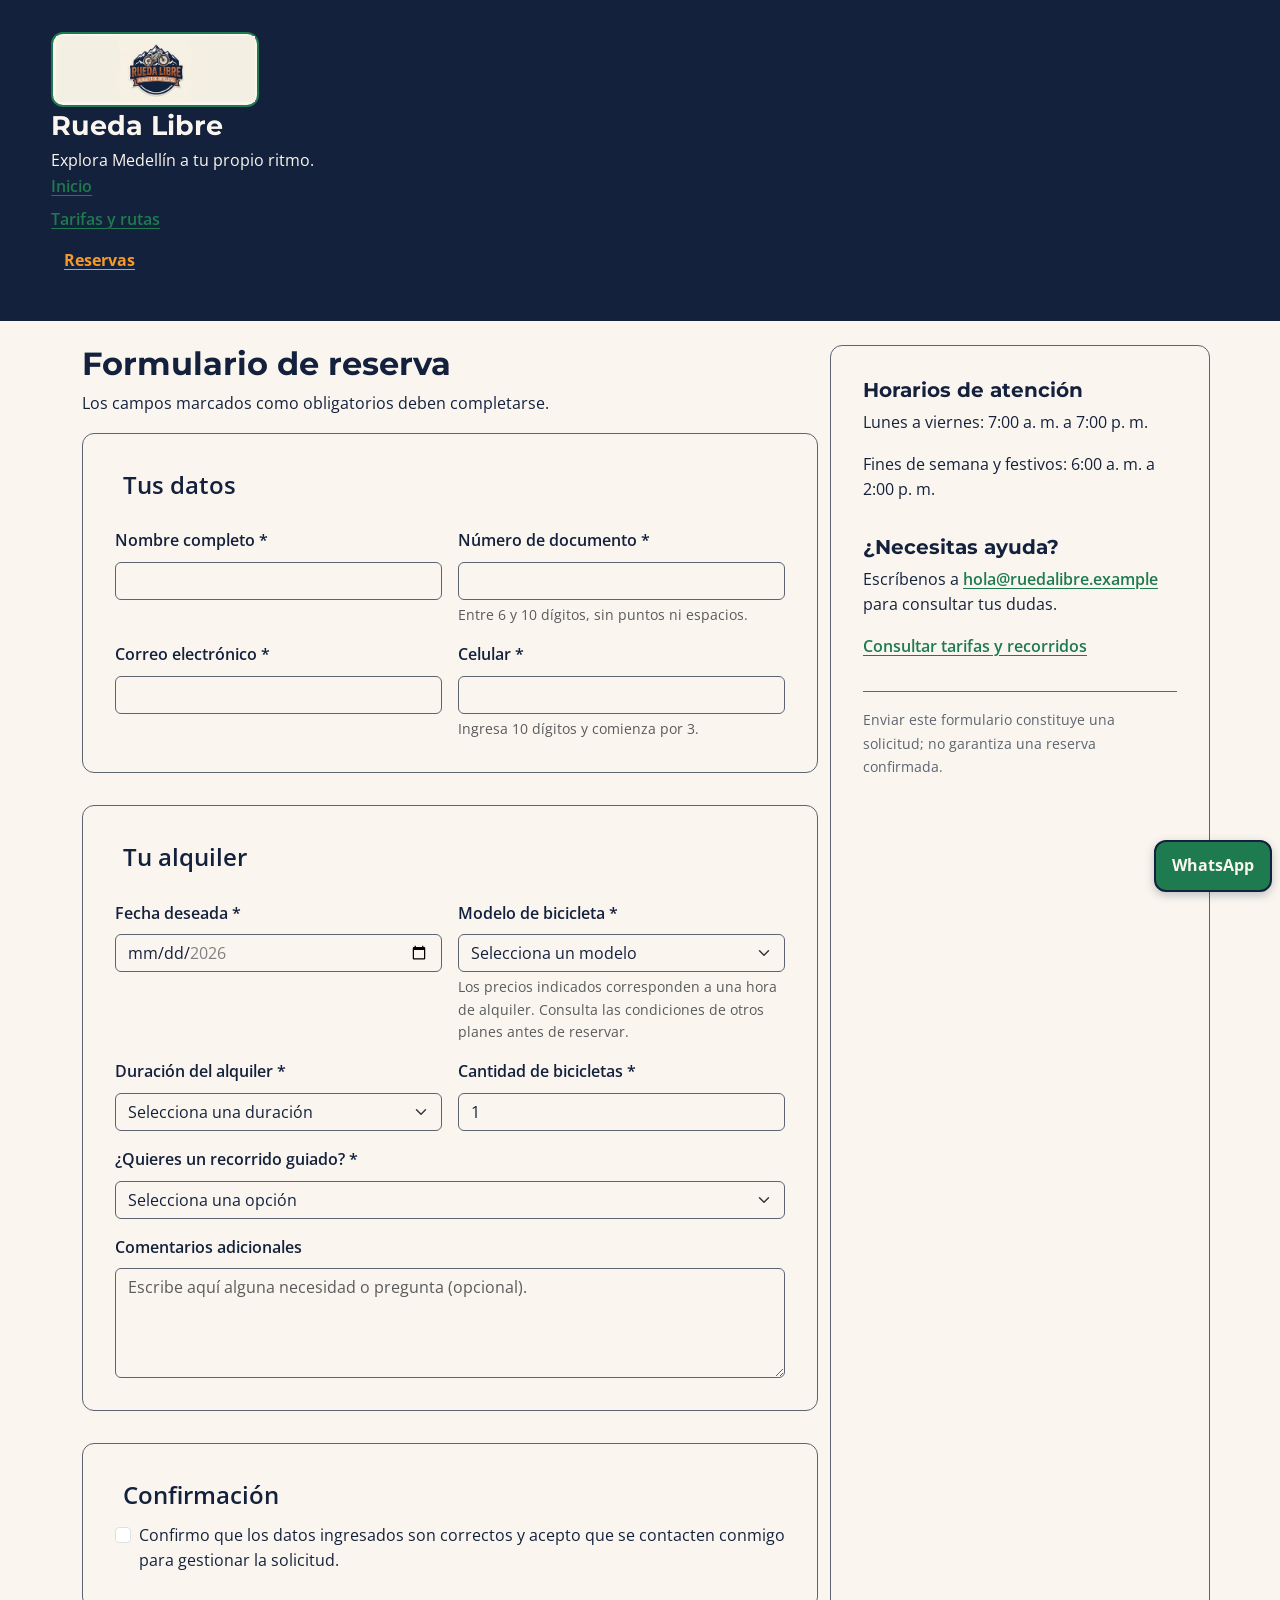
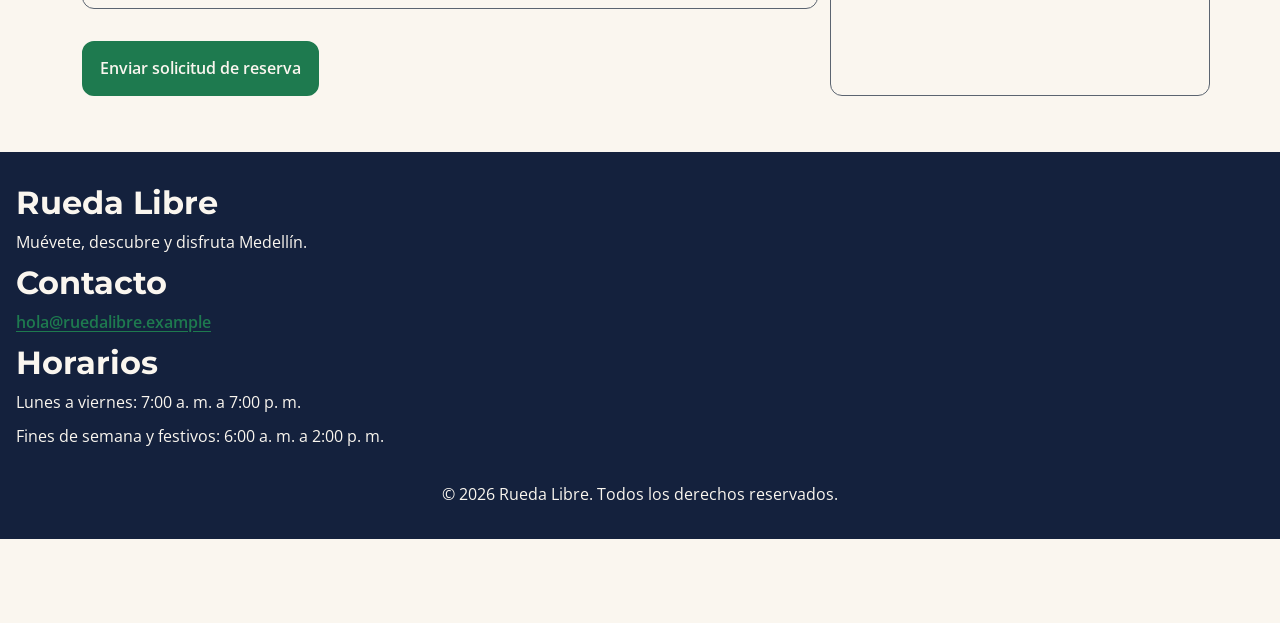
==== commit eaf98c65: "Reto 10: navegación, pseudoclases y accesibilidad" ====
--- a/paginas/reservas.html
+++ b/paginas/reservas.html
@@ -8,7 +8,7 @@
 
     <title>Reservas | Rueda Libre</title>
 
-    <!-- Fuentes -->
+    <!-- Fuentes de Google Fonts -->
     <link rel="preconnect" href="https://fonts.googleapis.com">
     <link rel="preconnect" href="https://fonts.gstatic.com" crossorigin>
     <link href="https://fonts.googleapis.com/css2?family=Montserrat:wght@700&family=Open+Sans:wght@400;600&display=swap" rel="stylesheet">
@@ -16,8 +16,9 @@
     <!-- Bootstrap 5.3.3 -->
     <link href="https://cdn.jsdelivr.net/npm/bootstrap@5.3.3/dist/css/bootstrap.min.css" rel="stylesheet">
 
-    <!-- CSS propio después de Bootstrap -->
+    <!-- CSS personalizado de Rueda Libre -->
     <link rel="stylesheet" href="../css/styles.css">
+
 </head>
 
 <body>
@@ -40,7 +41,7 @@
                     <li><a href="../index.html">Inicio</a></li>
                     <li><a href="tarifas.html">Tarifas y rutas</a></li>
                     <li>
-                        <a href="reservas.html" class="activo" aria-current="page">
+                        <a href="reservas.html" class="nav-link activo" aria-current="page">
                             Reservas
                         </a>
                     </li>
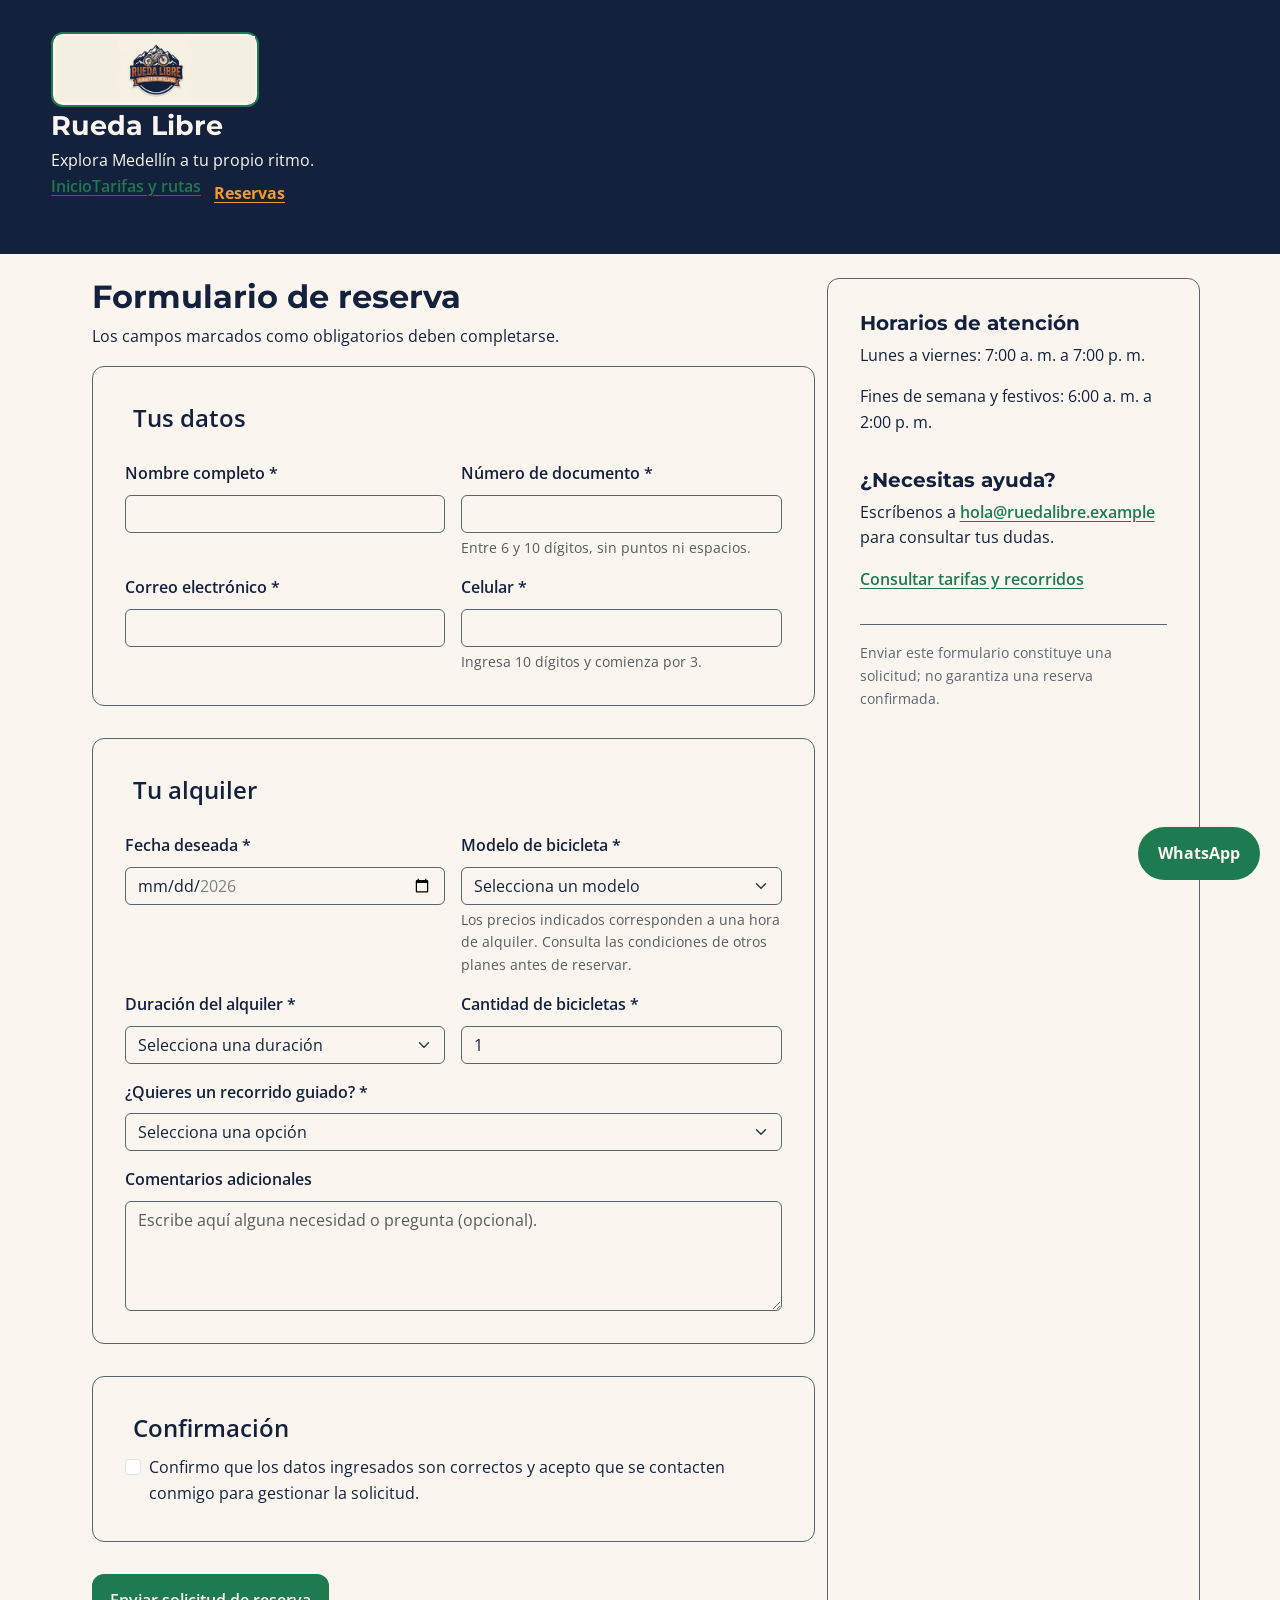
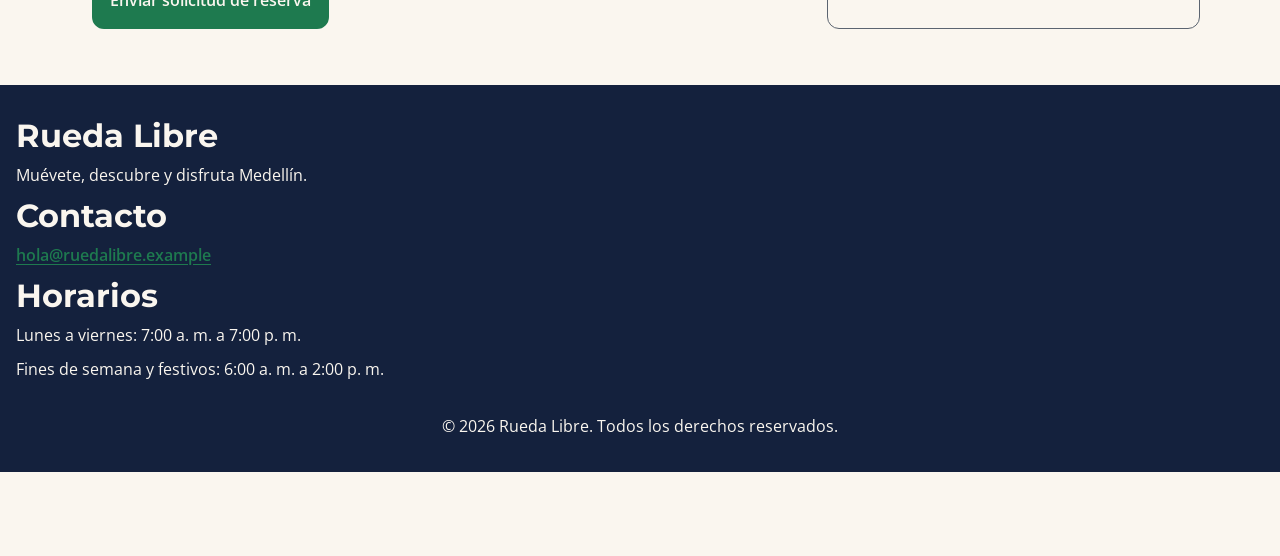
==== commit bea36074: "Reto 12: lanzamiento Rueda Libre v1.0" ====
--- a/paginas/reservas.html
+++ b/paginas/reservas.html
@@ -50,7 +50,7 @@
         </div>
     </header>
 
-    <main class="container py-4">
+    <main class="container contenido-principal py-4">
 
         <!-- Distribución principal con Bootstrap -->
         <div class="row g-4">
@@ -329,14 +329,14 @@
     </footer>
 
     <a
-        class="whatsapp-fijo"
-        href="https://wa.me/573117925300"
-        target="_blank"
-        rel="noopener noreferrer"
-        aria-label="Contactar a Rueda Libre por WhatsApp (se abre en otra pestaña)"
-    >
-        WhatsApp
-    </a>
+    class="whatsapp-fijo"
+    href="https://wa.me/573000000000"
+    target="_blank"
+    rel="noopener noreferrer"
+    aria-label="Contactar a Rueda Libre por WhatsApp"
+>
+    WhatsApp
+</a>
 
 </body>
 </html>
